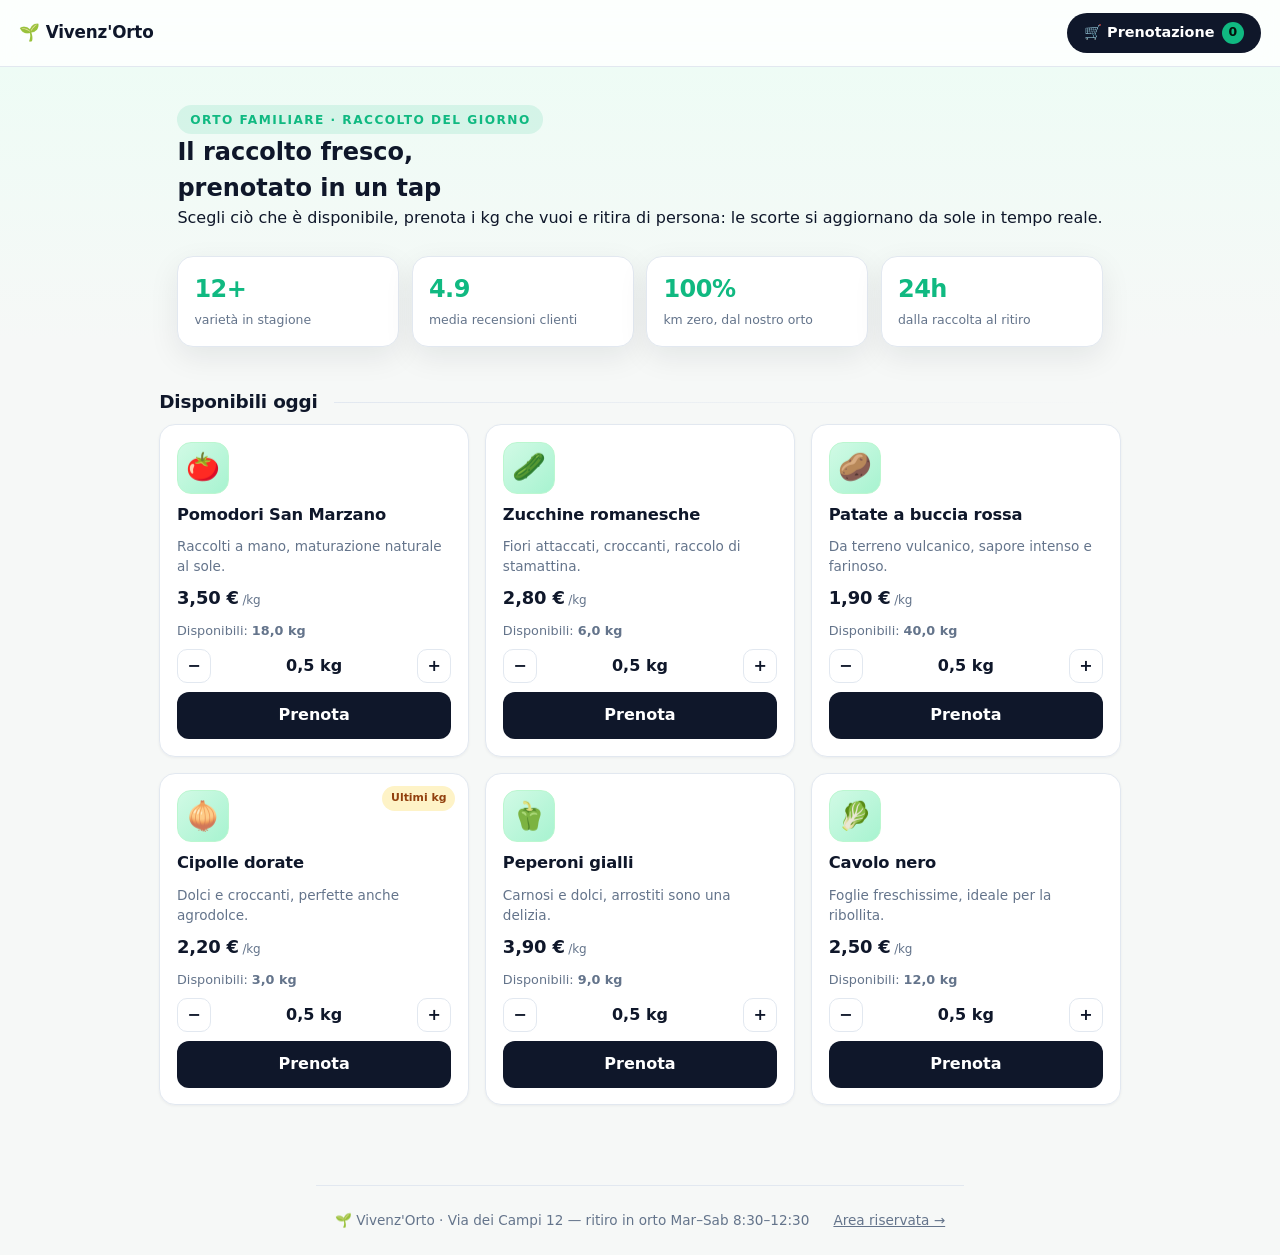
==== index.html @ fbc63fa5 "Aggiornamento da Shenron" ====
<!DOCTYPE html>
<html lang="it">
<head>
<meta charset="UTF-8">
<meta name="viewport" content="width=device-width, initial-scale=1.0">
<title>Vivenz'Orto — Raccolto fresco, prenotazione al kg</title>
<meta name="description" content="Prenota online frutta e verdura raccolta il giorno stesso da Vivenz'Orto. Scorte in tempo reale, ritiro di persona in orto.">
<link rel="icon" href="data:image/svg+xml,<svg xmlns='http://www.w3.org/2000/svg' viewBox='0 0 100 100'><text y='.9em' font-size='90'>🌱</text></svg>">
<link rel="stylesheet" href="style.css">
<style>
  /* Supplementi specifici della homepage (il design system resta in style.css) */
  .skip{position:absolute;left:-9999px}
  .skip:focus{left:1rem;top:1rem;z-index:99;background:#0f172a;color:#fff;padding:.5rem .8rem;border-radius:8px}
  .brand{font-weight:800;font-size:1.05rem;text-decoration:none;color:inherit;letter-spacing:-.01em}
  .kicker{display:inline-block;font-size:.76rem;font-weight:700;letter-spacing:.12em;text-transform:uppercase;color:var(--accent,#059669);background:rgba(16,185,129,.12);padding:.35rem .8rem;border-radius:99px}
  .hero{max-width:1000px;margin:0 auto;padding:2.4rem 1.2rem 1.2rem}
  .stats{display:grid;grid-template-columns:repeat(2,1fr);gap:.8rem;margin-top:1.6rem}
  @media(min-width:700px){.stats{grid-template-columns:repeat(4,1fr)}}
  .stat{background:var(--card,#fff);border:1px solid var(--line,#e2e8f0);border-radius:var(--radius,14px);padding:.9rem 1rem;box-shadow:var(--shadow,0 1px 3px rgba(15,23,42,.06))}
  .stat strong{display:block;font-size:1.5rem;letter-spacing:-.02em;color:var(--accent,#059669)}
  .stat span{font-size:.78rem;color:var(--muted,#64748b)}
  .price{font-weight:800}
  .price small{color:var(--muted,#64748b);font-weight:500;font-size:.75rem}
  .stock{font-size:.8rem;color:var(--muted,#64748b)}
  .badge{position:absolute;top:.8rem;right:.8rem;font-size:.68rem;font-weight:700;padding:.25rem .55rem;border-radius:99px;background:#fef3c7;color:#92400e}
  .badge.out{background:#fee2e2;color:#991b1b}
  .stepper{display:flex;align-items:center;gap:.6rem}
  .stepper button,.mini{width:34px;height:34px;border-radius:10px;border:1px solid var(--line,#e2e8f0);background:#fff;font-size:1rem;font-weight:700;cursor:pointer;color:var(--ink,#0f172a);display:grid;place-items:center}
  .stepper .kg{flex:1;text-align:center;font-weight:600;font-variant-numeric:tabular-nums}
  .soldout{opacity:.55}
  .soldout .stepper,.soldout .product-add{display:none}
  .cart-head{display:flex;justify-content:space-between;align-items:center}
  .cart li{display:flex;justify-content:space-between;align-items:center;gap:.5rem;padding:.65rem 0;border-bottom:1px dashed var(--line,#e2e8f0);font-size:.9rem;list-style:none}
  .cart small{color:var(--muted,#64748b)}
  #cart-total{font-weight:800;margin-top:.8rem;text-align:right}
  #checkout:disabled{opacity:.45;cursor:not-allowed}
  .note{font-size:.75rem;color:var(--muted,#64748b);margin-top:.6rem}
  #cart-count:empty{display:none}
  .toast{position:fixed;left:50%;bottom:1.2rem;transform:translate(-50%,20px);background:#0f172a;color:#fff;padding:.8rem 1.2rem;border-radius:99px;font-size:.9rem;opacity:0;pointer-events:none;transition:.3s;z-index:60;box-shadow:0 10px 30px rgba(0,0,0,.25);max-width:90vw;text-align:center}
  .toast.show{opacity:1;transform:translate(-50%,0)}
  footer{max-width:1000px;margin:2rem auto 0;padding:1.5rem 1.2rem;border-top:1px solid var(--line,#e2e8f0);color:var(--muted,#64748b);font-size:.85rem;display:flex;flex-wrap:wrap;gap:.5rem 1.5rem;justify-content:space-between}
  footer a{color:inherit}
</style>
</head>
<body>
<a class="skip" href="#prodotti">Salta al contenuto</a>

<header>
  <a class="brand" href="index.html">🌱 Vivenz'Orto</a>
  <button id="cart-btn" aria-label="Apri il carrello del ritiro">🛒 Prenotazione <span id="cart-count"></span></button>
</header>

<section class="hero">
  <p class="kicker">Orto familiare · Raccolto del giorno</p>
  <h1>Il raccolto fresco,<br>prenotato in un tap</h1>
  <p class="sub">Scegli ciò che è disponibile, prenota i kg che vuoi e ritira di persona: le scorte si aggiornano da sole in tempo reale.</p>
  <div class="stats">
    <div class="stat"><strong>12+</strong><span>varietà in stagione</span></div>
    <div class="stat"><strong>4.9</strong><span>media recensioni clienti</span></div>
    <div class="stat"><strong>100%</strong><span>km zero, dal nostro orto</span></div>
    <div class="stat"><strong>24h</strong><span>dalla raccolta al ritiro</span></div>
  </div>
</section>

<main id="prodotti">
  <div class="section-head"><h2>Disponibili oggi</h2><div class="line"></div></div>
  <div id="products" class="grid"></div>
</main>

<footer>
  <span>🌱 Vivenz'Orto · Via dei Campi 12 — ritiro in orto Mar–Sab 8:30–12:30</span>
  <span><a href="admin.html">Area riservata →</a></span>
</footer>

<aside id="cart" class="cart hidden" aria-label="Carrello del ritiro">
  <div class="cart-head">
    <h2>Il tuo ritiro</h2>
    <button id="cart-close" class="mini" aria-label="Chiudi carrello">✕</button>
  </div>
  <ul id="cart-list"></ul>
  <p id="cart-total"></p>
  <button id="checkout">Conferma prenotazione</button>
  <p class="note">Nessun pagamento online: paghi in contanti o con POS al ritiro in orto.</p>
</aside>

<div id="toast" class="toast" role="status" aria-live="polite"></div>

<script src="script.js"></script>
</body>
</html>
---- style.css ----
/* ============ Base ============ */
*{margin:0;padding:0;box-sizing:border-box}
:root{--bg:#f6f8f7;--card:#fff;--ink:#0f172a;--muted:#64748b;--line:#e2e8f0;--accent:#10b981;--accent2:#34d399;--dark:#0f172a;--warn:#f59e0b;--danger:#ef4444;--radius:16px;--shadow:0 10px 30px rgba(15,23,42,.08)}
html{scroll-behavior:smooth}
body{font-family:system-ui,-apple-system,'Segoe UI',sans-serif;color:var(--ink);line-height:1.5;-webkit-font-smoothing:antialiased;min-height:100vh;display:flex;flex-direction:column;background:linear-gradient(180deg,#ecfdf5 0%,var(--bg) 340px) var(--bg)}
img{max-width:100%;display:block}
button{font:inherit;cursor:pointer;border:0;background:none;color:inherit}
input,select,textarea{font:inherit}
::selection{background:#a7f3d0}
:focus-visible{outline:3px solid rgba(16,185,129,.4);outline-offset:2px;border-radius:6px}

/* ============ Header (vetrina + admin) ============ */
header,.site-header{position:sticky;top:0;z-index:50;display:flex;justify-content:space-between;align-items:center;gap:1rem;padding:.8rem 1.2rem;background:rgba(255,255,255,.82);backdrop-filter:blur(14px);-webkit-backdrop-filter:blur(14px);border-bottom:1px solid var(--line)}
.logo{display:flex;align-items:center;gap:.5rem;font-weight:800;font-size:1.05rem;letter-spacing:-.02em;text-decoration:none;color:var(--ink)}
.logo span{color:var(--accent)}
.head-actions{display:flex;gap:.6rem;align-items:center}
#cart-btn{display:inline-flex;align-items:center;gap:.45rem;padding:.55rem 1.05rem;border-radius:99px;background:var(--dark);color:#fff;font-weight:700;font-size:.9rem;transition:background .2s,transform .15s,box-shadow .2s}
#cart-btn:hover{background:var(--accent);color:#04110b;box-shadow:0 6px 18px rgba(16,185,129,.35)}
#cart-btn:active{transform:scale(.96)}
#cart-count{display:inline-flex;align-items:center;justify-content:center;min-width:1.4rem;height:1.4rem;padding:0 .3rem;background:var(--accent);color:#04110b;border-radius:99px;font-size:.78rem;font-weight:800}

/* ============ Sezioni e griglia prodotti ============ */
main{padding-bottom:2rem}
.section-head{max-width:1000px;margin:1.4rem auto .5rem;padding:0 1.2rem;display:flex;align-items:center;gap:1rem}
.section-head h2{font-size:1.15rem;white-space:nowrap;letter-spacing:-.01em}
.section-head .line{flex:1;height:1px;background:linear-gradient(90deg,var(--line),transparent)}
.grid{display:grid;gap:1rem;grid-template-columns:1fr;max-width:1000px;margin:0 auto;padding:0 1.2rem 1rem}
@media(min-width:560px){.grid{grid-template-columns:repeat(2,1fr)}}
@media(min-width:900px){.grid{grid-template-columns:repeat(3,1fr)}}

/* ============ Card prodotto ============ */
.product{position:relative;background:var(--card);border:1px solid var(--line);border-radius:var(--radius);padding:1.05rem;display:flex;flex-direction:column;gap:.55rem;box-shadow:0 1px 3px rgba(15,23,42,.05);transition:transform .2s ease,box-shadow .2s ease,border-color .2s ease;animation:rise .45s ease both;animation-delay:calc(var(--i,0)*.05s)}
.product:hover{transform:translateY(-4px);box-shadow:var(--shadow);border-color:#a7f3d0}
.sym{width:52px;height:52px;display:grid;place-items:center;font-size:1.7rem;border-radius:14px;background:linear-gradient(135deg,#d1fae5,#a7f3d0);border:1px solid #bbf7d0}
.product h3{font-size:1.02rem;font-weight:700;letter-spacing:-.01em}
.product .desc{font-size:.85rem;color:var(--muted);display:-webkit-box;-webkit-line-clamp:2;-webkit-box-orient:vertical;overflow:hidden;min-height:2.6em}
.product .price{font-size:1.12rem;letter-spacing:-.01em}
.product-add{margin-top:auto;width:100%;padding:.72rem;border-radius:12px;background:var(--dark);color:#fff;font-weight:700;transition:background .18s,transform .15s,box-shadow .18s}
.product-add:hover{background:var(--accent);color:#04110b;box-shadow:0 6px 18px rgba(16,185,129,.35)}
.product-add:active{transform:scale(.97)}

/* ============ Carrello (drawer) ============ */
.cart{position:fixed;top:0;right:0;bottom:0;width:min(380px,94vw);height:100dvh;background:var(--card);z-index:100;padding:1.3rem;display:flex;flex-direction:column;gap:.9rem;box-shadow:-16px 0 48px rgba(15,23,42,.22);border-left:1px solid var(--line)}
.cart h2{font-size:1.15rem;letter-spacing:-.01em}
#cart-list{flex:1;overflow-y:auto;margin:0;padding:0;list-style:none}
#checkout{width:100%;padding:.88rem;border-radius:12px;background:var(--accent);color:#04110b;font-weight:800;transition:box-shadow .18s,transform .15s,opacity .18s}
#checkout:hover{box-shadow:0 8px 22px rgba(16,185,129,.4)}
#checkout:active{transform:scale(.98)}
#checkout:disabled{opacity:.45;cursor:not-allowed;box-shadow:none}

/* ============ Admin: struttura ============ */
.admin-wrap{max-width:960px;margin:0 auto;width:100%;padding:1.4rem 1.2rem;display:flex;flex-direction:column;gap:1.2rem}
.card{background:var(--card);border:1px solid var(--line);border-radius:var(--radius);padding:1.3rem;box-shadow:var(--shadow)}
.card h2{font-size:1.1rem;margin-bottom:1rem;letter-spacing:-.01em}
.muted{color:var(--muted);font-size:.92rem}
.gate{max-width:430px;width:100%;margin:3.5rem auto;animation:rise .4s ease both}
.gate form{margin-top:1rem}
.gate label{display:flex;flex-direction:column;gap:.35rem;font-size:.8rem;font-weight:700;color:var(--muted)}
input{padding:.7rem .9rem;border:1px solid var(--line);border-radius:12px;background:var(--bg);transition:border-color .15s,box-shadow .15s}
input:focus{outline:none;border-color:var(--accent);box-shadow:0 0 0 3px rgba(16,185,129,.18)}
.hint{font-size:.78rem;color:var(--muted);margin-top:.8rem}
.hint code{background:#e2e8f0;padding:.15rem .45rem;border-radius:6px;font-weight:700}
.shake{animation:shake .4s ease}
@keyframes shake{0%,100%{transform:translateX(0)}25%{transform:translateX(-8px)}75%{transform:translateX(8px)}}

/* ============ Admin: pulsanti ============ */
.btn-primary{display:inline-flex;align-items:center;justify-content:center;gap:.45rem;padding:.65rem 1.1rem;border-radius:12px;background:var(--accent);color:#04110b;font-weight:700;font-size:.92rem;transition:box-shadow .18s,transform .15s}
.btn-primary:hover{box-shadow:0 6px 18px rgba(16,185,129,.35)}
.btn-primary:active{transform:scale(.97)}
.btn-primary.big{width:100%;padding:.85rem;font-size:1rem;margin-top:1rem}
.btn-ghost{display:inline-flex;align-items:center;gap:.4rem;padding:.5rem .95rem;border-radius:99px;border:1px solid var(--line);background:var(--card);font-weight:600;font-size:.88rem;color:inherit;text-decoration:none;transition:border-color .18s,background .18s}
.btn-ghost:hover{border-color:var(--accent);background:#ecfdf5}
.btn-danger{display:inline-flex;align-items:center;gap:.4rem;padding:.5rem .95rem;border-radius:99px;border:1px solid #fecaca;background:#fef2f2;color:#991b1b;font-weight:700;font-size:.88rem;transition:background .18s,transform .15s}
.btn-danger:hover{background:#fee2e2}
.btn-danger:active{transform:scale(.96)}

/* ============ Admin: alert scorte ============ */
#alerts{display:flex;flex-direction:column;gap:.6rem}
.alert-banner{padding:.75rem 1rem;border-radius:12px;font-size:.88rem;font-weight:600;display:flex;align-items:center;gap:.5rem;animation:rise .4s ease both}
.alert-banner.low{background:#fef3c7;border:1px solid #fde68a;color:#92400e}
.alert-banner.out{background:#fee2e2;border:1px solid #fecaca;color:#991b1b}

/* ============ Admin: prenotazioni ============ */
.order{border:1px solid var(--line);border-radius:12px;padding:.9rem 1rem;margin-bottom:.8rem;animation:rise .3s ease both}
.order-head{display:flex;align-items:center;gap:.6rem;flex-wrap:wrap}
.order-head .when{color:var(--muted);font-size:.8rem;margin-right:auto}
.order-items{list-style:none;margin-top:.7rem;padding:0;display:flex;flex-direction:column;gap:.35rem;font-size:.88rem}
.order-items li{display:flex;justify-content:space-between;align-items:center;gap:.6rem}
.order-items li span:first-child{flex:1}
.order-items .qty{color:var(--muted);font-variant-numeric:tabular-nums}
.order-total{margin-top:.6rem;text-align:right;font-size:.95rem}

/* ============ Admin: form e tabella ============ */
.f-grid{display:grid;gap:.9rem;grid-template-columns:1fr}
@media(min-width:640px){.f-grid{grid-template-columns:repeat(2,1fr)}.f-grid .full{grid-column:1/-1}}
.f-grid label{display:flex;flex-direction:column;gap:.3rem;font-size:.78rem;font-weight:700;color:var(--muted)}
.f-actions{display:flex;gap:.6rem;margin-top:1rem}
.table-wrap{overflow-x:auto}
table{width:100%;border-collapse:collapse;font-size:.9rem}
th{text-align:left;color:var(--muted);font-size:.72rem;text-transform:uppercase;letter-spacing:.05em;padding:.5rem .4rem;border-bottom:1px solid var(--line);white-space:nowrap}
td{padding:.65rem .4rem;border-bottom:1px solid var(--line);vertical-align:middle}
td small{color:var(--muted)}
.p-emoji{font-size:1.15rem;margin-right:.3rem}
.bar{height:6px;border-radius:99px;background:var(--line);overflow:hidden;min-width:80px;margin-bottom:.25rem}
.bar span{display:block;height:100%;border-radius:99px;background:var(--accent);transition:width .4s ease}
.bar.low span{background:var(--warn)}
.bar.out span{background:var(--danger)}
tr.alert-row{animation:flash 1.8s infinite}
@keyframes flash{0%,100%{background:#fffbeb}50%{background:#fde68a}}
.row-actions{display:flex;gap:.3rem}
.icon-btn{width:2rem;height:2rem;border-radius:9px;display:grid;place-items:center;border:1px solid var(--line);background:var(--card);font-size:.95rem;transition:background .15s,border-color .15s,transform .15s}
.icon-btn:hover{background:#fef2f2;border-color:var(--danger)}
.icon-btn:active{transform:scale(.92)}
.empty{border:1px dashed var(--line);border-radius:12px;padding:1.3rem;text-align:center;color:var(--muted);font-size:.9rem}

/* ============ Toast ============ */
.toast{position:fixed;left:50%;bottom:1.2rem;transform:translate(-50%,20px);background:var(--dark);color:#fff;padding:.8rem 1.3rem;border-radius:99px;font-weight:600;font-size:.9rem;opacity:0;pointer-events:none;transition:.3s;z-index:200;box-shadow:0 10px 30px rgba(0,0,0,.25);max-width:92vw;text-align:center}
.toast.show{opacity:1;transform:translate(-50%,0)}

/* ============ Utilità e animazioni ============ */
.hidden{display:none!important}
@keyframes rise{from{opacity:0;transform:translateY(14px)}to{opacity:1;transform:none}}
@keyframes pulse{0%,100%{opacity:1}50%{opacity:.45}}
@media(prefers-reduced-motion:reduce){*,*::before,*::after{animation:none!important;transition:none!important}}
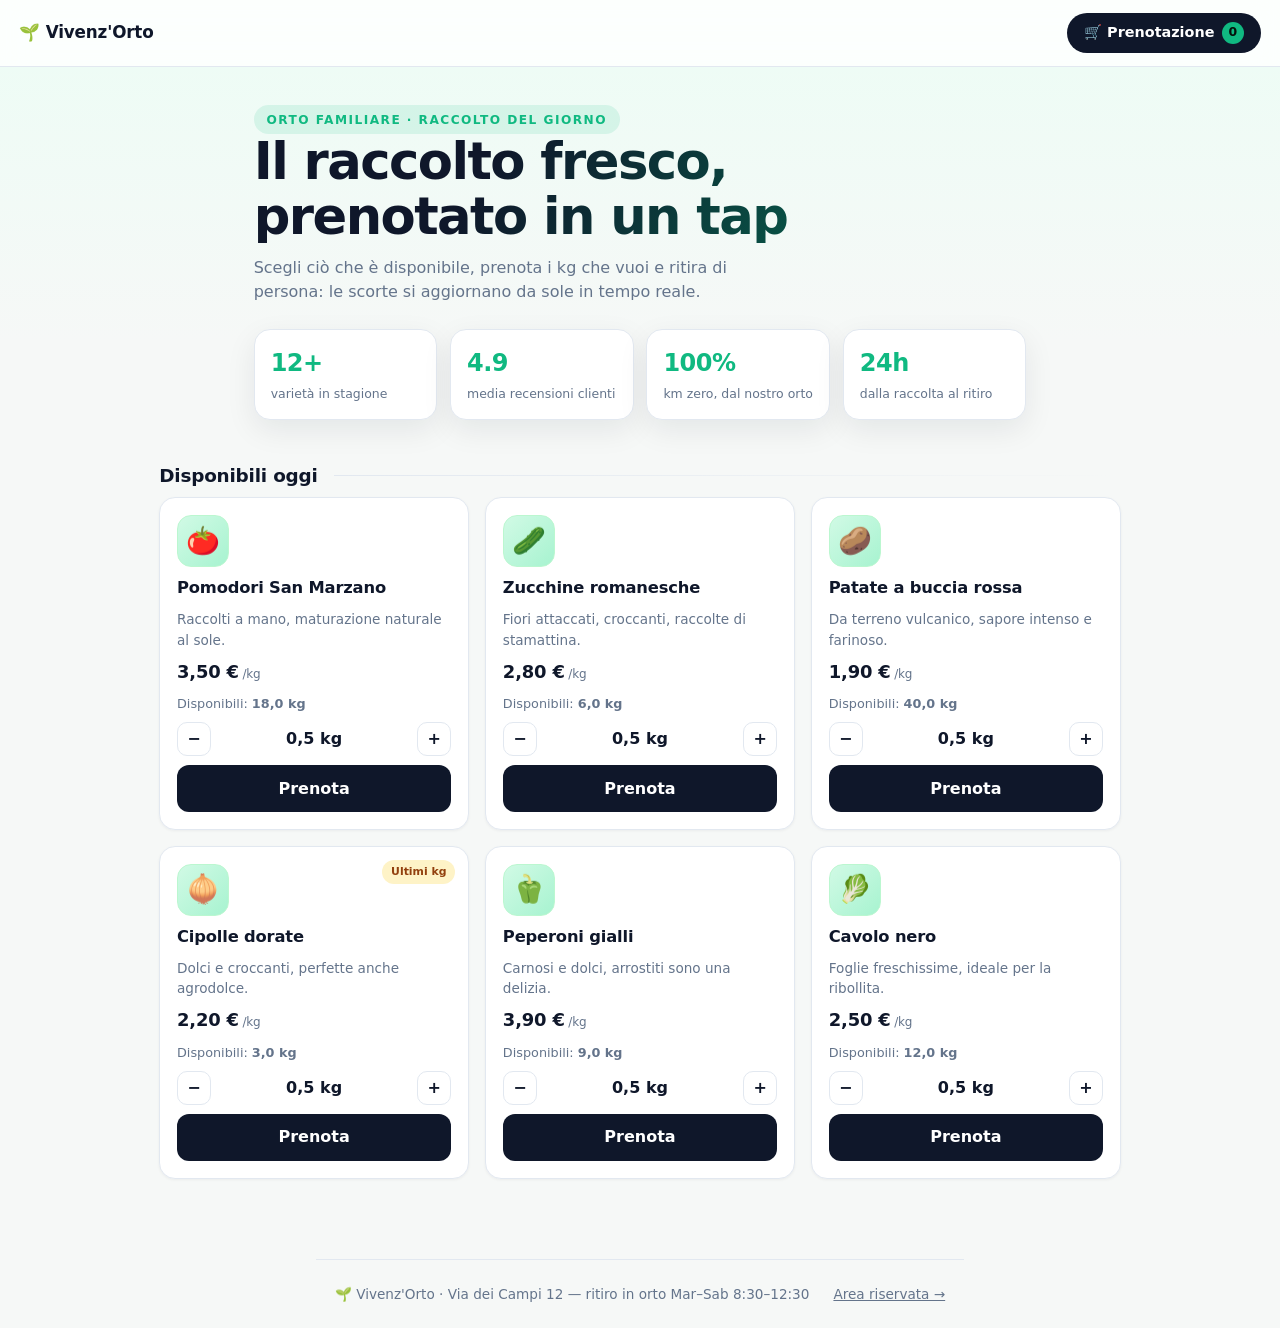
==== commit 4238f059: "Aggiornamento da Shenron" ====
--- a/index.html
+++ b/index.html
@@ -74,12 +74,38 @@
 
 <aside id="cart" class="cart hidden" aria-label="Carrello del ritiro">
   <div class="cart-head">
-    <h2>Il tuo ritiro</h2>
+    <h2 id="cart-title">Il tuo ritiro</h2>
     <button id="cart-close" class="mini" aria-label="Chiudi carrello">✕</button>
   </div>
-  <ul id="cart-list"></ul>
-  <p id="cart-total"></p>
-  <button id="checkout">Conferma prenotazione</button>
+
+  <!-- Step 1: riepilogo -->
+  <div id="cart-view">
+    <ul id="cart-list"></ul>
+    <p id="cart-total"></p>
+    <button id="checkout">Conferma prenotazione</button>
+  </div>
+
+  <!-- Step 2: dati per il ritiro -->
+  <div id="step-data" class="hidden">
+    <button id="back-cart" class="btn-ghost back" type="button">← Torna al riepilogo</button>
+    <form id="cust-form" class="c-form" novalidate>
+      <div class="c-row">
+        <label>Nome <input name="fname" autocomplete="given-name" required>
+          <small class="field-err">Inserisci il nome</small></label>
+        <label>Cognome <input name="lname" autocomplete="family-name" required>
+          <small class="field-err">Inserisci il cognome</small></label>
+      </div>
+      <label>Telefono <input name="phone" type="tel" inputmode="tel" autocomplete="tel" placeholder="333 1234567" required>
+        <small class="field-err">Numero non valido</small></label>
+      <label>Email <input name="email" type="email" inputmode="email" autocomplete="email" placeholder="nome@email.it" required>
+        <small class="field-err">Email non valida</small></label>
+      <label>Note per il ritiro <span class="opt">(facoltative)</span>
+        <input name="notes" placeholder="Es. passo a ritirare verso le 10:30"></label>
+      <p class="c-total-line">Totale da pagare al ritivo: <strong id="step-total"></strong></p>
+      <button class="c-submit" type="submit">Invia prenotazione 🌱</button>
+    </form>
+  </div>
+
   <p class="note">Nessun pagamento online: paghi in contanti o con POS al ritiro in orto.</p>
 </aside>
 
--- a/style.css
+++ b/style.css
@@ -18,6 +18,10 @@
 #cart-btn:hover{background:var(--accent);color:#04110b;box-shadow:0 6px 18px rgba(16,185,129,.35)}
 #cart-btn:active{transform:scale(.96)}
 #cart-count{display:inline-flex;align-items:center;justify-content:center;min-width:1.4rem;height:1.4rem;padding:0 .3rem;background:var(--accent);color:#04110b;border-radius:99px;font-size:.78rem;font-weight:800}
+
+/* ============ Hero (vetrina) ============ */
+.hero h1{font-size:clamp(2rem,6vw,3.2rem);line-height:1.06;letter-spacing:-.03em;font-weight:800;background:linear-gradient(120deg,var(--ink) 30%,#047857);-webkit-background-clip:text;background-clip:text;-webkit-text-fill-color:transparent}
+.hero .sub{color:var(--muted);max-width:48ch;margin-top:.8rem;font-size:1rem}
 
 /* ============ Sezioni e griglia prodotti ============ */
 main{padding-bottom:2rem}
@@ -40,13 +44,23 @@
 .product-add:active{transform:scale(.97)}
 
 /* ============ Carrello (drawer) ============ */
-.cart{position:fixed;top:0;right:0;bottom:0;width:min(380px,94vw);height:100dvh;background:var(--card);z-index:100;padding:1.3rem;display:flex;flex-direction:column;gap:.9rem;box-shadow:-16px 0 48px rgba(15,23,42,.22);border-left:1px solid var(--line)}
+.cart{position:fixed;top:0;right:0;bottom:0;width:min(380px,94vw);height:100dvh;background:var(--card);z-index:100;padding:1.3rem;display:flex;flex-direction:column;gap:.9rem;box-shadow:-16px 0 48px rgba(15,23,42,.22);border-left:1px solid var(--line);animation:slideIn .28s ease both}
 .cart h2{font-size:1.15rem;letter-spacing:-.01em}
+.cart h3{font-size:.95rem;letter-spacing:-.01em}
 #cart-list{flex:1;overflow-y:auto;margin:0;padding:0;list-style:none}
 #checkout{width:100%;padding:.88rem;border-radius:12px;background:var(--accent);color:#04110b;font-weight:800;transition:box-shadow .18s,transform .15s,opacity .18s}
 #checkout:hover{box-shadow:0 8px 22px rgba(16,185,129,.4)}
 #checkout:active{transform:scale(.98)}
 #checkout:disabled{opacity:.45;cursor:not-allowed;box-shadow:none}
+
+/* ============ Carrello: dati cliente al checkout ============ */
+#checkout-form{display:flex;flex-direction:column;gap:.6rem;border-top:1px dashed var(--line);padding-top:.9rem}
+#checkout-form .c-grid{display:grid;grid-template-columns:1fr 1fr;gap:.55rem}
+#checkout-form .c-grid .full{grid-column:1/-1}
+#checkout-form label{display:flex;flex-direction:column;gap:.25rem;font-size:.66rem;font-weight:700;text-transform:uppercase;letter-spacing:.05em;color:var(--muted)}
+#checkout-form input{width:100%;padding:.55rem .7rem;font-size:.9rem;border-radius:10px}
+#checkout-form input:user-invalid{border-color:var(--danger);box-shadow:0 0 0 3px rgba(239,68,68,.15)}
+.form-err{font-size:.75rem;color:#991b1b;background:#fee2e2;border:1px solid #fecaca;border-radius:10px;padding:.45rem .7rem}
 
 /* ============ Admin: struttura ============ */
 .admin-wrap{max-width:960px;margin:0 auto;width:100%;padding:1.4rem 1.2rem;display:flex;flex-direction:column;gap:1.2rem}
@@ -89,6 +103,9 @@
 .order-items li span:first-child{flex:1}
 .order-items .qty{color:var(--muted);font-variant-numeric:tabular-nums}
 .order-total{margin-top:.6rem;text-align:right;font-size:.95rem}
+.order-cust{margin-top:.6rem;padding:.55rem .75rem;background:#f8fafc;border:1px solid var(--line);border-radius:10px;font-size:.8rem;color:var(--muted);display:flex;flex-wrap:wrap;gap:.25rem 1.1rem}
+.order-cust strong{color:var(--ink)}
+.order-cust a{color:inherit}
 
 /* ============ Admin: form e tabella ============ */
 .f-grid{display:grid;gap:.9rem;grid-template-columns:1fr}
@@ -120,5 +137,6 @@
 /* ============ Utilità e animazioni ============ */
 .hidden{display:none!important}
 @keyframes rise{from{opacity:0;transform:translateY(14px)}to{opacity:1;transform:none}}
+@keyframes slideIn{from{opacity:0;transform:translateX(24px)}to{opacity:1;transform:none}}
 @keyframes pulse{0%,100%{opacity:1}50%{opacity:.45}}
 @media(prefers-reduced-motion:reduce){*,*::before,*::after{animation:none!important;transition:none!important}}
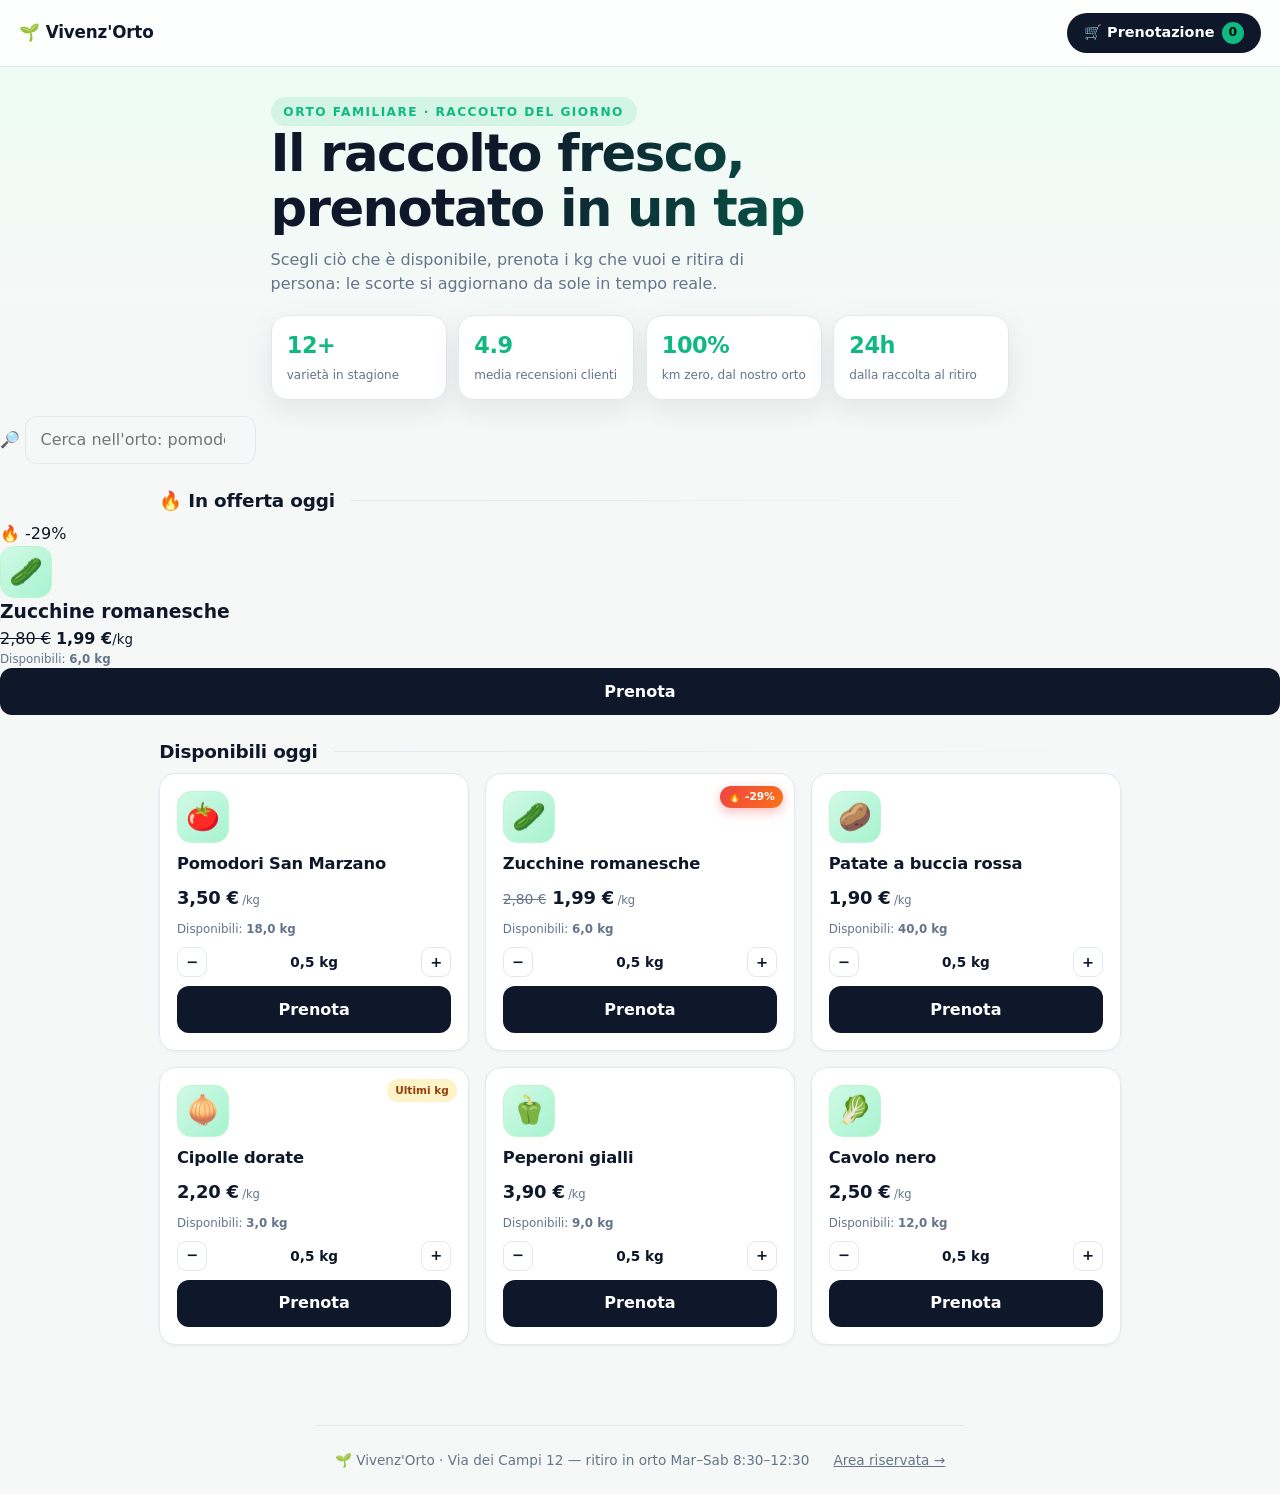
==== commit 21924f03: "Aggiornamento da Shenron" ====
--- a/index.html
+++ b/index.html
@@ -4,7 +4,7 @@
 <meta charset="UTF-8">
 <meta name="viewport" content="width=device-width, initial-scale=1.0">
 <title>Vivenz'Orto — Raccolto fresco, prenotazione al kg</title>
-<meta name="description" content="Prenota online frutta e verdura raccolta il giorno stesso da Vivenz'Orto. Scorte in tempo reale, ritiro di persona in orto.">
+<meta name="description" content="Prenota online frutta e verdura raccolta il giorno stesso da Vivenz'Orto. Offerte del giorno, scorte in tempo reale, ritiro di persona in orto.">
 <link rel="icon" href="data:image/svg+xml,<svg xmlns='http://www.w3.org/2000/svg' viewBox='0 0 100 100'><text y='.9em' font-size='90'>🌱</text></svg>">
 <link rel="stylesheet" href="style.css">
 <style>
@@ -13,20 +13,24 @@
   .skip:focus{left:1rem;top:1rem;z-index:99;background:#0f172a;color:#fff;padding:.5rem .8rem;border-radius:8px}
   .brand{font-weight:800;font-size:1.05rem;text-decoration:none;color:inherit;letter-spacing:-.01em}
   .kicker{display:inline-block;font-size:.76rem;font-weight:700;letter-spacing:.12em;text-transform:uppercase;color:var(--accent,#059669);background:rgba(16,185,129,.12);padding:.35rem .8rem;border-radius:99px}
-  .hero{max-width:1000px;margin:0 auto;padding:2.4rem 1.2rem 1.2rem}
-  .stats{display:grid;grid-template-columns:repeat(2,1fr);gap:.8rem;margin-top:1.6rem}
+  .hero{max-width:1000px;margin:0 auto;padding:1.9rem 1.2rem 1rem}
+  .stats{display:grid;grid-template-columns:repeat(2,1fr);gap:.7rem;margin-top:1.2rem}
   @media(min-width:700px){.stats{grid-template-columns:repeat(4,1fr)}}
-  .stat{background:var(--card,#fff);border:1px solid var(--line,#e2e8f0);border-radius:var(--radius,14px);padding:.9rem 1rem;box-shadow:var(--shadow,0 1px 3px rgba(15,23,42,.06))}
-  .stat strong{display:block;font-size:1.5rem;letter-spacing:-.02em;color:var(--accent,#059669)}
-  .stat span{font-size:.78rem;color:var(--muted,#64748b)}
+  .stat{background:var(--card,#fff);border:1px solid var(--line,#e2e8f0);border-radius:var(--radius,14px);padding:.8rem .95rem;box-shadow:var(--shadow,0 1px 3px rgba(15,23,42,.06))}
+  .stat strong{display:block;font-size:1.4rem;letter-spacing:-.02em;color:var(--accent,#059669)}
+  .stat span{font-size:.75rem;color:var(--muted,#64748b)}
   .price{font-weight:800}
-  .price small{color:var(--muted,#64748b);font-weight:500;font-size:.75rem}
-  .stock{font-size:.8rem;color:var(--muted,#64748b)}
-  .badge{position:absolute;top:.8rem;right:.8rem;font-size:.68rem;font-weight:700;padding:.25rem .55rem;border-radius:99px;background:#fef3c7;color:#92400e}
+  .price small{color:var(--muted,#64748b);font-weight:500;font-size:.72rem}
+  .price s{color:var(--muted);font-weight:500;font-size:.78em}
+  .price .now{color:#d97706}
+  .stock{font-size:.74rem;color:var(--muted,#64748b)}
+  .badge{position:absolute;top:.7rem;right:.7rem;font-size:.66rem;font-weight:700;padding:.22rem .5rem;border-radius:99px;background:#fef3c7;color:#92400e}
   .badge.out{background:#fee2e2;color:#991b1b}
-  .stepper{display:flex;align-items:center;gap:.6rem}
-  .stepper button,.mini{width:34px;height:34px;border-radius:10px;border:1px solid var(--line,#e2e8f0);background:#fff;font-size:1rem;font-weight:700;cursor:pointer;color:var(--ink,#0f172a);display:grid;place-items:center}
-  .stepper .kg{flex:1;text-align:center;font-weight:600;font-variant-numeric:tabular-nums}
+  .badge.sale{background:linear-gradient(120deg,#ef4444,#f97316);color:#fff;box-shadow:0 4px 12px rgba(239,68,68,.35)}
+  .stepper{display:flex;align-items:center;gap:.45rem}
+  .stepper button,.mini{width:30px;height:30px;border-radius:9px;border:1px solid var(--line,#e2e8f0);background:#fff;font-size:.9rem;font-weight:700;cursor:pointer;color:var(--ink,#0f172a);display:grid;place-items:center;transition:border-color .15s,background .15s}
+  .stepper button:hover,.mini:hover{border-color:var(--accent);background:#ecfdf5}
+  .stepper .kg{flex:1;text-align:center;font-weight:600;font-size:.85rem;font-variant-numeric:tabular-nums}
   .soldout{opacity:.55}
   .soldout .stepper,.soldout .product-add{display:none}
   .cart-head{display:flex;justify-content:space-between;align-items:center}
@@ -62,6 +66,21 @@
   </div>
 </section>
 
+<!-- Ricerca -->
+<div class="toolbar" role="search">
+  <div class="search-box">
+    <span class="ico" aria-hidden="true">🔎</span>
+    <input id="search" type="search" placeholder="Cerca nell'orto: pomodori, zucchine, patate…" aria-label="Cerca i prodotti disponibili">
+    <button id="search-clear" class="mini hidden" type="button" aria-label="Azzera la ricerca">✕</button>
+  </div>
+</div>
+
+<!-- Offerte del giorno (carosello orizzontale, impostate dall'admin) -->
+<section id="offerte" aria-label="Prodotti in offerta">
+  <div class="section-head"><h2>🔥 In offerta oggi</h2><div class="line"></div></div>
+  <div id="offers" class="offers"></div>
+</section>
+
 <main id="prodotti">
   <div class="section-head"><h2>Disponibili oggi</h2><div class="line"></div></div>
   <div id="products" class="grid"></div>
@@ -82,7 +101,7 @@
   <div id="cart-view">
     <ul id="cart-list"></ul>
     <p id="cart-total"></p>
-    <button id="checkout">Conferma prenotazione</button>
+    <button id="checkout">Continua — inserisci i tuoi dati</button>
   </div>
 
   <!-- Step 2: dati per il ritiro -->
@@ -101,9 +120,21 @@
         <small class="field-err">Email non valida</small></label>
       <label>Note per il ritiro <span class="opt">(facoltative)</span>
         <input name="notes" placeholder="Es. passo a ritirare verso le 10:30"></label>
-      <p class="c-total-line">Totale da pagare al ritivo: <strong id="step-total"></strong></p>
-      <button class="c-submit" type="submit">Invia prenotazione 🌱</button>
+      <p class="c-total-line">Totale da pagare al ritiro: <strong id="step-total"></strong></p>
+      <button class="c-submit" type="submit">Confermo l'ordine 🌱</button>
     </form>
+  </div>
+
+  <!-- Step 3: ordine confermato -->
+  <div id="step-done" class="hidden" aria-live="polite">
+    <div class="done-box">
+      <div class="done-ico">🌱</div>
+      <h3>Prenotazione confermata!</h3>
+      <p id="done-msg"></p>
+      <ul class="done-recap" id="done-recap"></ul>
+      <p class="done-total">Da pagare al ritiro: <strong id="done-total"></strong></p>
+      <button id="done-close" class="c-submit" type="button">Perfetto, a presto! 👋</button>
+    </div>
   </div>
 
   <p class="note">Nessun pagamento online: paghi in contanti o con POS al ritiro in orto.</p>
--- a/style.css
+++ b/style.css
@@ -52,15 +52,43 @@
 #checkout:hover{box-shadow:0 8px 22px rgba(16,185,129,.4)}
 #checkout:active{transform:scale(.98)}
 #checkout:disabled{opacity:.45;cursor:not-allowed;box-shadow:none}
+#cart-view{display:flex;flex-direction:column;gap:.9rem;flex:1;min-height:0}
 
-/* ============ Carrello: dati cliente al checkout ============ */
-#checkout-form{display:flex;flex-direction:column;gap:.6rem;border-top:1px dashed var(--line);padding-top:.9rem}
-#checkout-form .c-grid{display:grid;grid-template-columns:1fr 1fr;gap:.55rem}
-#checkout-form .c-grid .full{grid-column:1/-1}
-#checkout-form label{display:flex;flex-direction:column;gap:.25rem;font-size:.66rem;font-weight:700;text-transform:uppercase;letter-spacing:.05em;color:var(--muted)}
-#checkout-form input{width:100%;padding:.55rem .7rem;font-size:.9rem;border-radius:10px}
-#checkout-form input:user-invalid{border-color:var(--danger);box-shadow:0 0 0 3px rgba(239,68,68,.15)}
-.form-err{font-size:.75rem;color:#991b1b;background:#fee2e2;border:1px solid #fecaca;border-radius:10px;padding:.45rem .7rem}
+/* ============ Checkout step 2: dati cliente (.c-form) ============ */
+#step-data{flex:1;min-height:0;overflow-y:auto;display:flex;flex-direction:column;gap:.9rem;animation:rise .3s ease both;padding-right:.15rem}
+.back{align-self:flex-start;padding:.45rem .85rem;border-radius:99px;border:1px solid var(--line);background:var(--card);font-size:.82rem;font-weight:600;color:var(--muted);transition:border-color .18s,background .18s,color .18s}
+.back:hover{border-color:var(--accent);color:var(--ink);background:#ecfdf5}
+.c-form{display:flex;flex-direction:column;gap:.7rem}
+.c-row{display:grid;grid-template-columns:1fr 1fr;gap:.55rem}
+@media(max-width:380px){.c-row{grid-template-columns:1fr}}
+.c-form label{display:flex;flex-direction:column;gap:.3rem;font-size:.7rem;font-weight:700;text-transform:uppercase;letter-spacing:.06em;color:var(--muted)}
+.c-form .opt{text-transform:none;letter-spacing:0;font-weight:500}
+.c-form input{width:100%;padding:.62rem .75rem;font-size:.95rem;border-radius:10px}
+.c-form label.bad input{border-color:var(--danger);box-shadow:0 0 0 3px rgba(239,68,68,.15);animation:shake .35s ease}
+.field-err{display:none;font-size:.72rem;color:#991b1b;font-weight:600;text-transform:none;letter-spacing:0}
+label.bad .field-err{display:block}
+.c-total-line{display:flex;justify-content:space-between;align-items:center;font-size:.9rem;color:var(--muted);border-top:1px dashed var(--line);padding-top:.7rem}
+.c-total-line strong{font-size:1.15rem;letter-spacing:-.01em;color:var(--ink)}
+.c-submit{width:100%;padding:.88rem;border-radius:12px;background:var(--accent);color:#04110b;font-weight:800;transition:box-shadow .18s,transform .15s}
+.c-submit:hover{box-shadow:0 8px 22px rgba(16,185,129,.4)}
+.c-submit:active{transform:scale(.98)}
+
+/* ============ Checkout step 3: conferma ordine ============ */
+#step-done{flex:1;min-height:0;overflow-y:auto;display:flex;flex-direction:column}
+.done-box{flex:1;display:flex;flex-direction:column;align-items:center;justify-content:center;text-align:center;gap:.55rem;animation:rise .35s ease both}
+.done-check{width:64px;height:64px;border-radius:999px;display:grid;place-items:center;font-size:1.9rem;background:linear-gradient(135deg,#d1fae5,#a7f3d0);border:1px solid #bbf7d0;animation:pop .5s cubic-bezier(.34,1.56,.64,1) both .1s}
+@keyframes pop{from{transform:scale(.4);opacity:0}to{transform:scale(1);opacity:1}}
+.done-box h3{font-size:1.15rem;letter-spacing:-.01em}
+.done-box p{font-size:.88rem;color:var(--muted);max-width:30ch}
+.done-recap{list-style:none;margin:.3rem 0 0;padding:.7rem .95rem;width:100%;background:var(--bg);border:1px solid var(--line);border-radius:12px;font-size:.85rem;display:flex;flex-direction:column;gap:.45rem;text-align:left}
+.done-recap li{display:flex;justify-content:space-between;gap:.8rem}
+.done-recap li span:first-child{color:var(--muted)}
+.done-recap li strong{font-variant-numeric:tabular-nums}
+.done-total{width:100%;display:flex;justify-content:space-between;align-items:center;font-size:.92rem;color:var(--muted);border-top:1px dashed var(--line);padding-top:.65rem}
+.done-total strong{font-size:1.15rem;letter-spacing:-.01em;color:var(--ink)}
+.done-actions{display:flex;gap:.55rem;width:100%;margin-top:.9rem}
+.done-actions .btn-primary{flex:1;padding:.8rem}
+.done-actions .btn-ghost{flex:1;display:inline-flex;align-items:center;justify-content:center}
 
 /* ============ Admin: struttura ============ */
 .admin-wrap{max-width:960px;margin:0 auto;width:100%;padding:1.4rem 1.2rem;display:flex;flex-direction:column;gap:1.2rem}
@@ -98,6 +126,7 @@
 .order{border:1px solid var(--line);border-radius:12px;padding:.9rem 1rem;margin-bottom:.8rem;animation:rise .3s ease both}
 .order-head{display:flex;align-items:center;gap:.6rem;flex-wrap:wrap}
 .order-head .when{color:var(--muted);font-size:.8rem;margin-right:auto}
+.order-head .who{font-size:.85rem}
 .order-items{list-style:none;margin-top:.7rem;padding:0;display:flex;flex-direction:column;gap:.35rem;font-size:.88rem}
 .order-items li{display:flex;justify-content:space-between;align-items:center;gap:.6rem}
 .order-items li span:first-child{flex:1}
@@ -106,6 +135,9 @@
 .order-cust{margin-top:.6rem;padding:.55rem .75rem;background:#f8fafc;border:1px solid var(--line);border-radius:10px;font-size:.8rem;color:var(--muted);display:flex;flex-wrap:wrap;gap:.25rem 1.1rem}
 .order-cust strong{color:var(--ink)}
 .order-cust a{color:inherit}
+.order-cust a:hover{color:var(--accent);text-decoration:none}
+.cust-notes{flex-basis:100%;color:var(--muted)}
+.order-cust.legacy span{font-style:italic}
 
 /* ============ Admin: form e tabella ============ */
 .f-grid{display:grid;gap:.9rem;grid-template-columns:1fr}
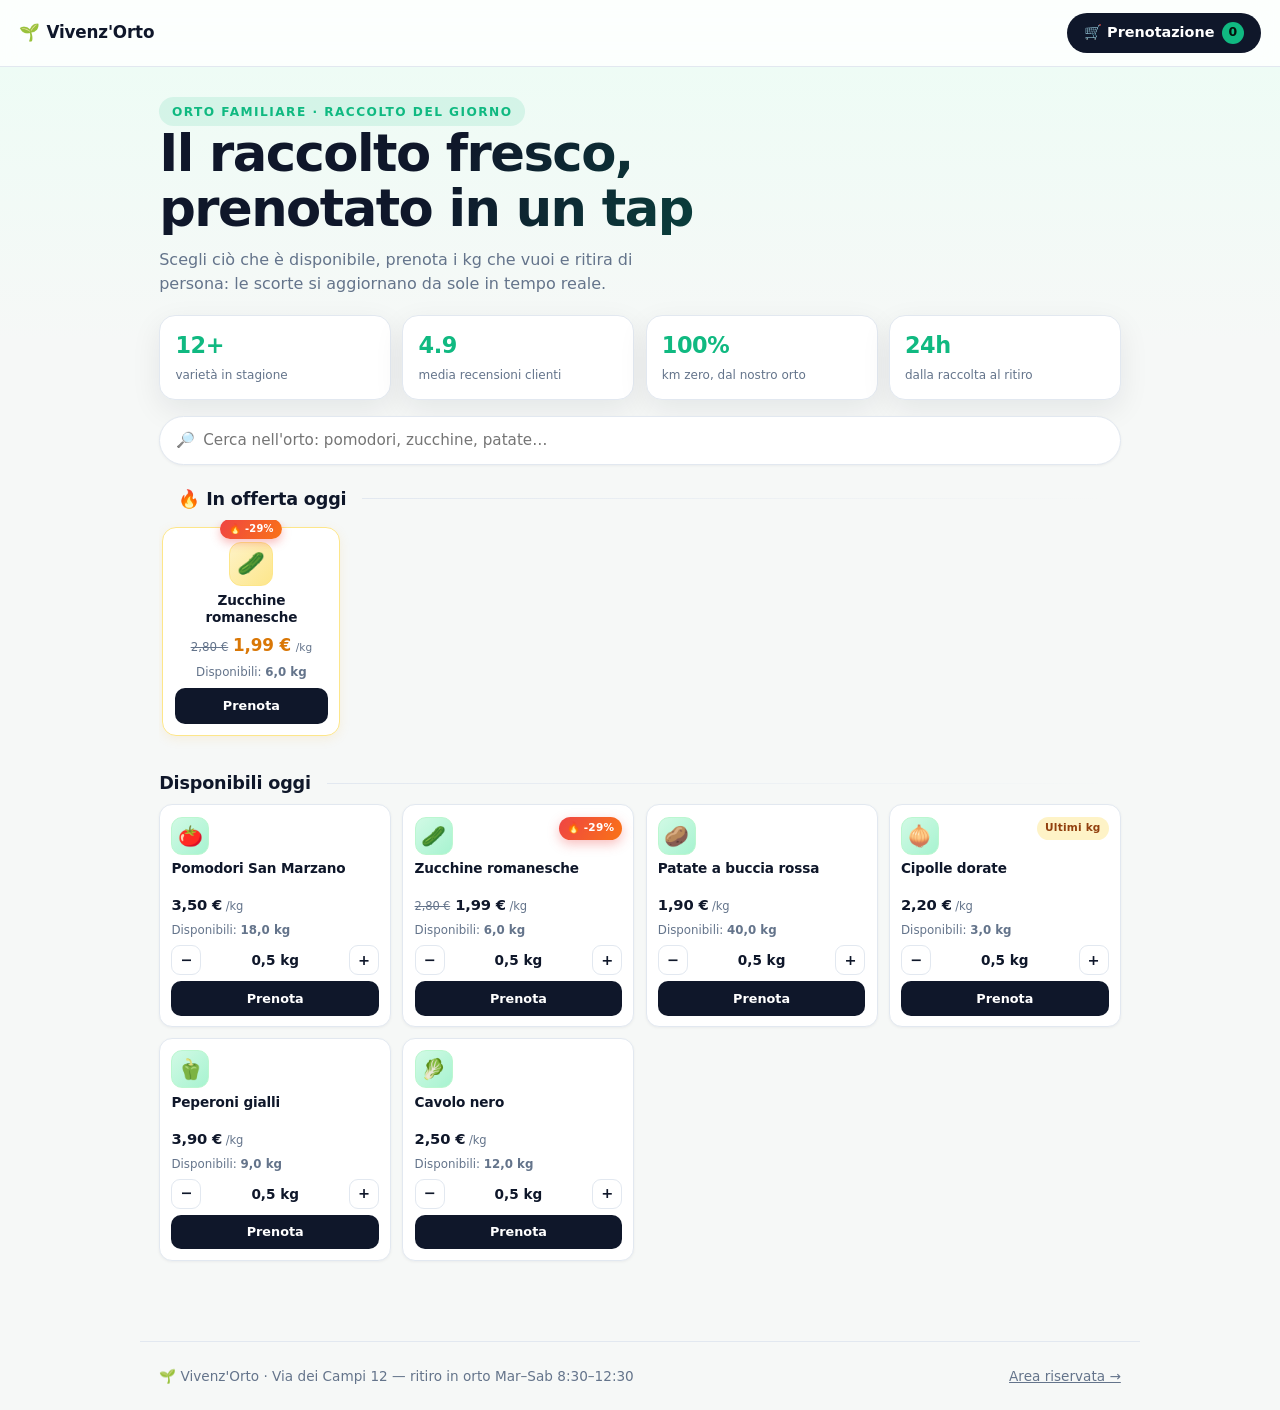
==== commit 95639991: "Aggiornamento da Shenron" ====
--- a/index.html
+++ b/index.html
@@ -50,15 +50,15 @@
 <a class="skip" href="#prodotti">Salta al contenuto</a>
 
 <header>
-  <a class="brand" href="index.html">🌱 Vivenz'Orto</a>
+  <a class="brand" href="index.html">🌱 <span id="brand-name">Vivenz'Orto</span></a>
   <button id="cart-btn" aria-label="Apri il carrello del ritiro">🛒 Prenotazione <span id="cart-count"></span></button>
 </header>
 
 <section class="hero">
-  <p class="kicker">Orto familiare · Raccolto del giorno</p>
-  <h1>Il raccolto fresco,<br>prenotato in un tap</h1>
-  <p class="sub">Scegli ciò che è disponibile, prenota i kg che vuoi e ritira di persona: le scorte si aggiornano da sole in tempo reale.</p>
-  <div class="stats">
+  <p class="kicker" id="hero-kicker">Orto familiare · Raccolto del giorno</p>
+  <h1 id="hero-title">Il raccolto fresco,<br>prenotato in un tap</h1>
+  <p class="sub" id="hero-sub">Scegli ciò che è disponibile, prenota i kg che vuoi e ritira di persona: le scorte si aggiornano da sole in tempo reale.</p>
+  <div class="stats" id="hero-stats">
     <div class="stat"><strong>12+</strong><span>varietà in stagione</span></div>
     <div class="stat"><strong>4.9</strong><span>media recensioni clienti</span></div>
     <div class="stat"><strong>100%</strong><span>km zero, dal nostro orto</span></div>
@@ -87,7 +87,7 @@
 </main>
 
 <footer>
-  <span>🌱 Vivenz'Orto · Via dei Campi 12 — ritiro in orto Mar–Sab 8:30–12:30</span>
+  <span id="footer-info">🌱 Vivenz'Orto · Via dei Campi 12 — ritiro in orto Mar–Sab 8:30–12:30</span>
   <span><a href="admin.html">Area riservata →</a></span>
 </footer>
 
--- a/style.css
+++ b/style.css
@@ -3,14 +3,20 @@
 :root{--bg:#f6f8f7;--card:#fff;--ink:#0f172a;--muted:#64748b;--line:#e2e8f0;--accent:#10b981;--accent2:#34d399;--dark:#0f172a;--warn:#f59e0b;--danger:#ef4444;--radius:16px;--shadow:0 10px 30px rgba(15,23,42,.08)}
 html{scroll-behavior:smooth}
 body{font-family:system-ui,-apple-system,'Segoe UI',sans-serif;color:var(--ink);line-height:1.5;-webkit-font-smoothing:antialiased;min-height:100vh;display:flex;flex-direction:column;background:linear-gradient(180deg,#ecfdf5 0%,var(--bg) 340px) var(--bg)}
+body.admin{background:var(--bg)}
 img{max-width:100%;display:block}
 button{font:inherit;cursor:pointer;border:0;background:none;color:inherit}
 input,select,textarea{font:inherit}
 ::selection{background:#a7f3d0}
 :focus-visible{outline:3px solid rgba(16,185,129,.4);outline-offset:2px;border-radius:6px}
 
+/* ============ Skip link (accessibilità vetrina) ============ */
+.skip{position:absolute;left:-9999px}
+.skip:focus{left:1rem;top:1rem;z-index:99;background:#0f172a;color:#fff;padding:.5rem .8rem;border-radius:8px}
+
 /* ============ Header (vetrina + admin) ============ */
 header,.site-header{position:sticky;top:0;z-index:50;display:flex;justify-content:space-between;align-items:center;gap:1rem;padding:.8rem 1.2rem;background:rgba(255,255,255,.82);backdrop-filter:blur(14px);-webkit-backdrop-filter:blur(14px);border-bottom:1px solid var(--line)}
+.brand{display:inline-flex;align-items:center;gap:.4rem;font-weight:800;font-size:1.05rem;letter-spacing:-.02em;text-decoration:none;color:var(--ink)}
 .logo{display:flex;align-items:center;gap:.5rem;font-weight:800;font-size:1.05rem;letter-spacing:-.02em;text-decoration:none;color:var(--ink)}
 .logo span{color:var(--accent)}
 .head-actions{display:flex;gap:.6rem;align-items:center}
@@ -20,39 +26,89 @@
 #cart-count{display:inline-flex;align-items:center;justify-content:center;min-width:1.4rem;height:1.4rem;padding:0 .3rem;background:var(--accent);color:#04110b;border-radius:99px;font-size:.78rem;font-weight:800}
 
 /* ============ Hero (vetrina) ============ */
+.hero{max-width:1000px;margin:0 auto;padding:1.9rem 1.2rem 1rem;width:100%}
 .hero h1{font-size:clamp(2rem,6vw,3.2rem);line-height:1.06;letter-spacing:-.03em;font-weight:800;background:linear-gradient(120deg,var(--ink) 30%,#047857);-webkit-background-clip:text;background-clip:text;-webkit-text-fill-color:transparent}
 .hero .sub{color:var(--muted);max-width:48ch;margin-top:.8rem;font-size:1rem}
-
-/* ============ Sezioni e griglia prodotti ============ */
+.kicker{display:inline-block;font-size:.76rem;font-weight:700;letter-spacing:.12em;text-transform:uppercase;color:#047857;background:rgba(16,185,129,.12);padding:.35rem .8rem;border-radius:99px}
+.stats{display:grid;grid-template-columns:repeat(2,1fr);gap:.7rem;margin-top:1.2rem}
+@media(min-width:700px){.stats{grid-template-columns:repeat(4,1fr)}}
+.stat{background:var(--card);border:1px solid var(--line);border-radius:14px;padding:.8rem .95rem;box-shadow:0 1px 3px rgba(15,23,42,.06)}
+.stat strong{display:block;font-size:1.4rem;letter-spacing:-.02em;color:var(--accent)}
+.stat span{font-size:.75rem;color:var(--muted)}
+
+/* ============ Barra di ricerca ============ */
+.toolbar{max-width:1000px;width:100%;margin:0 auto;padding:0 1.2rem}
+.search-box{display:flex;align-items:center;gap:.5rem;background:var(--card);border:1px solid var(--line);border-radius:99px;padding:.4rem .5rem .4rem 1rem;box-shadow:0 1px 3px rgba(15,23,42,.05);transition:border-color .15s,box-shadow .15s}
+.search-box:focus-within{border-color:var(--accent);box-shadow:0 0 0 3px rgba(16,185,129,.15)}
+.search-box .ico{font-size:.95rem;opacity:.75}
+#search{flex:1;min-width:0;border:0;background:transparent;padding:.35rem 0;font-size:.95rem;border-radius:0}
+#search:focus{outline:none;box-shadow:none;border-color:transparent}
+
+/* ============ Sezioni e griglia prodotti (compatta: 2 colonne già su mobile) ============ */
 main{padding-bottom:2rem}
-.section-head{max-width:1000px;margin:1.4rem auto .5rem;padding:0 1.2rem;display:flex;align-items:center;gap:1rem}
-.section-head h2{font-size:1.15rem;white-space:nowrap;letter-spacing:-.01em}
+.section-head{max-width:1000px;margin:1.3rem auto .5rem;padding:0 1.2rem;display:flex;align-items:center;gap:1rem}
+.section-head h2{font-size:1.1rem;white-space:nowrap;letter-spacing:-.01em}
 .section-head .line{flex:1;height:1px;background:linear-gradient(90deg,var(--line),transparent)}
-.grid{display:grid;gap:1rem;grid-template-columns:1fr;max-width:1000px;margin:0 auto;padding:0 1.2rem 1rem}
-@media(min-width:560px){.grid{grid-template-columns:repeat(2,1fr)}}
-@media(min-width:900px){.grid{grid-template-columns:repeat(3,1fr)}}
-
-/* ============ Card prodotto ============ */
-.product{position:relative;background:var(--card);border:1px solid var(--line);border-radius:var(--radius);padding:1.05rem;display:flex;flex-direction:column;gap:.55rem;box-shadow:0 1px 3px rgba(15,23,42,.05);transition:transform .2s ease,box-shadow .2s ease,border-color .2s ease;animation:rise .45s ease both;animation-delay:calc(var(--i,0)*.05s)}
-.product:hover{transform:translateY(-4px);box-shadow:var(--shadow);border-color:#a7f3d0}
-.sym{width:52px;height:52px;display:grid;place-items:center;font-size:1.7rem;border-radius:14px;background:linear-gradient(135deg,#d1fae5,#a7f3d0);border:1px solid #bbf7d0}
-.product h3{font-size:1.02rem;font-weight:700;letter-spacing:-.01em}
-.product .desc{font-size:.85rem;color:var(--muted);display:-webkit-box;-webkit-line-clamp:2;-webkit-box-orient:vertical;overflow:hidden;min-height:2.6em}
-.product .price{font-size:1.12rem;letter-spacing:-.01em}
-.product-add{margin-top:auto;width:100%;padding:.72rem;border-radius:12px;background:var(--dark);color:#fff;font-weight:700;transition:background .18s,transform .15s,box-shadow .18s}
+.grid{display:grid;gap:.7rem;grid-template-columns:repeat(2,1fr);max-width:1000px;margin:0 auto;padding:0 1.2rem 1rem}
+@media(min-width:700px){.grid{grid-template-columns:repeat(3,1fr)}}
+@media(min-width:1020px){.grid{grid-template-columns:repeat(4,1fr)}}
+
+/* ============ Card prodotto compatta ============ */
+.product{position:relative;background:var(--card);border:1px solid var(--line);border-radius:13px;padding:.7rem .7rem .65rem;display:flex;flex-direction:column;gap:.35rem;box-shadow:0 1px 3px rgba(15,23,42,.05);transition:transform .2s ease,box-shadow .2s ease,border-color .2s ease;animation:rise .45s ease both;animation-delay:calc(var(--i,0)*.04s);min-width:0}
+.product:hover{transform:translateY(-3px);box-shadow:var(--shadow);border-color:#a7f3d0}
+.sym{width:38px;height:38px;display:grid;place-items:center;font-size:1.25rem;border-radius:11px;background:linear-gradient(135deg,#d1fae5,#a7f3d0);border:1px solid #bbf7d0;flex:none}
+.product h3{font-size:.85rem;font-weight:700;letter-spacing:-.01em;line-height:1.25;display:-webkit-box;-webkit-line-clamp:2;-webkit-box-orient:vertical;overflow:hidden;min-height:2.1em}
+.product .desc{font-size:.78rem;color:var(--muted);display:-webkit-box;-webkit-line-clamp:2;-webkit-box-orient:vertical;overflow:hidden}
+.product .price{font-size:.92rem;letter-spacing:-.01em}
+.product .price s{color:var(--muted);font-weight:500;font-size:.78em}
+.product-add{margin-top:auto;width:100%;padding:.48rem;border-radius:10px;background:var(--dark);color:#fff;font-weight:700;font-size:.8rem;transition:background .18s,transform .15s,box-shadow .18s}
 .product-add:hover{background:var(--accent);color:#04110b;box-shadow:0 6px 18px rgba(16,185,129,.35)}
 .product-add:active{transform:scale(.97)}
+.stock{font-size:.68rem;color:var(--muted)}
+.badge{position:absolute;top:.45rem;right:.45rem;font-size:.58rem;font-weight:800;padding:.14rem .42rem;border-radius:99px;background:#fef3c7;color:#92400e;letter-spacing:.02em}
+.badge.out{background:#fee2e2;color:#991b1b}
+.badge.sale{background:linear-gradient(120deg,#ef4444,#f97316);color:#fff;box-shadow:0 3px 10px rgba(239,68,68,.35)}
+.stepper{display:flex;align-items:center;gap:.35rem}
+.stepper button{width:26px;height:26px;border-radius:8px;border:1px solid var(--line);background:#fff;font-size:.82rem;font-weight:700;cursor:pointer;color:var(--ink);display:grid;place-items:center;flex:none;transition:border-color .15s,background .15s}
+.stepper button:hover{border-color:var(--accent);background:#ecfdf5}
+.stepper .kg{flex:1;text-align:center;font-weight:600;font-size:.75rem;font-variant-numeric:tabular-nums}
+.soldout{opacity:.55}
+.soldout .stepper,.soldout .product-add{display:none}
+
+/* ============ Pulsanti mini (carrello, ricerca, chiusura) ============ */
+.mini{width:30px;height:30px;border-radius:9px;border:1px solid var(--line);background:#fff;font-size:.9rem;font-weight:700;cursor:pointer;color:var(--ink);display:grid;place-items:center;flex:none;transition:border-color .15s,background .15s}
+.mini:hover{border-color:var(--accent);background:#ecfdf5}
+
+/* ============ Carosello offerte (scroll orizzontale) ============ */
+#offerte{max-width:1000px;width:100%;margin:0 auto;padding:0 1.2rem}
+#offers{display:flex;gap:.7rem;overflow-x:auto;padding:.45rem .2rem .85rem;scroll-snap-type:x mandatory;overscroll-behavior-x:contain;-webkit-overflow-scrolling:touch;scrollbar-width:thin;scrollbar-color:#bbf7d0 transparent}
+#offers::-webkit-scrollbar{height:6px}
+#offers::-webkit-scrollbar-thumb{background:#bbf7d0;border-radius:99px}
+.offer-card{position:relative;flex:0 0 clamp(148px,42vw,178px);scroll-snap-align:start;background:var(--card);border:1px solid #fde68a;border-radius:14px;padding:.85rem .7rem .7rem;display:flex;flex-direction:column;gap:.4rem;align-items:center;text-align:center;box-shadow:0 3px 12px rgba(245,158,11,.10);animation:rise .4s ease both}
+.offer-tag{position:absolute;top:-.55rem;left:50%;transform:translateX(-50%);font-size:.62rem;font-weight:800;letter-spacing:.02em;padding:.16rem .55rem;border-radius:99px;background:linear-gradient(120deg,#ef4444,#f97316);color:#fff;box-shadow:0 4px 10px rgba(239,68,68,.35);white-space:nowrap}
+.offer-card .sym{width:44px;height:44px;font-size:1.4rem;border-radius:12px;background:linear-gradient(135deg,#fef3c7,#fde68a);border-color:#fde68a}
+.offer-card h3{font-size:.85rem;font-weight:700;letter-spacing:-.01em;line-height:1.25;display:-webkit-box;-webkit-line-clamp:2;-webkit-box-orient:vertical;overflow:hidden;min-height:2.1em}
+.o-price{display:flex;align-items:baseline;gap:.3rem;flex-wrap:wrap;justify-content:center}
+.o-price s{color:var(--muted);font-size:.74rem;font-weight:500}
+.o-price strong{color:#d97706;font-size:1.05rem;font-weight:800;letter-spacing:-.01em}
+.o-price small{color:var(--muted);font-size:.66rem;font-weight:500}
+.offer-card .product-add{font-size:.8rem;padding:.5rem}
 
 /* ============ Carrello (drawer) ============ */
 .cart{position:fixed;top:0;right:0;bottom:0;width:min(380px,94vw);height:100dvh;background:var(--card);z-index:100;padding:1.3rem;display:flex;flex-direction:column;gap:.9rem;box-shadow:-16px 0 48px rgba(15,23,42,.22);border-left:1px solid var(--line);animation:slideIn .28s ease both}
 .cart h2{font-size:1.15rem;letter-spacing:-.01em}
 .cart h3{font-size:.95rem;letter-spacing:-.01em}
+.cart-head{display:flex;justify-content:space-between;align-items:center}
 #cart-list{flex:1;overflow-y:auto;margin:0;padding:0;list-style:none}
+#cart-list li{display:flex;justify-content:space-between;align-items:center;gap:.5rem;padding:.65rem 0;border-bottom:1px dashed var(--line);font-size:.9rem;list-style:none}
+#cart-list small{color:var(--muted)}
+#cart-total{font-weight:800;margin-top:.8rem;text-align:right}
 #checkout{width:100%;padding:.88rem;border-radius:12px;background:var(--accent);color:#04110b;font-weight:800;transition:box-shadow .18s,transform .15s,opacity .18s}
 #checkout:hover{box-shadow:0 8px 22px rgba(16,185,129,.4)}
 #checkout:active{transform:scale(.98)}
 #checkout:disabled{opacity:.45;cursor:not-allowed;box-shadow:none}
 #cart-view{display:flex;flex-direction:column;gap:.9rem;flex:1;min-height:0}
+.note{font-size:.75rem;color:var(--muted);margin-top:.6rem}
 
 /* ============ Checkout step 2: dati cliente (.c-form) ============ */
 #step-data{flex:1;min-height:0;overflow-y:auto;display:flex;flex-direction:column;gap:.9rem;animation:rise .3s ease both;padding-right:.15rem}
@@ -76,7 +132,7 @@
 /* ============ Checkout step 3: conferma ordine ============ */
 #step-done{flex:1;min-height:0;overflow-y:auto;display:flex;flex-direction:column}
 .done-box{flex:1;display:flex;flex-direction:column;align-items:center;justify-content:center;text-align:center;gap:.55rem;animation:rise .35s ease both}
-.done-check{width:64px;height:64px;border-radius:999px;display:grid;place-items:center;font-size:1.9rem;background:linear-gradient(135deg,#d1fae5,#a7f3d0);border:1px solid #bbf7d0;animation:pop .5s cubic-bezier(.34,1.56,.64,1) both .1s}
+.done-ico{width:64px;height:64px;border-radius:999px;display:grid;place-items:center;font-size:1.9rem;background:linear-gradient(135deg,#d1fae5,#a7f3d0);border:1px solid #bbf7d0;animation:pop .5s cubic-bezier(.34,1.56,.64,1) both .1s}
 @keyframes pop{from{transform:scale(.4);opacity:0}to{transform:scale(1);opacity:1}}
 .done-box h3{font-size:1.15rem;letter-spacing:-.01em}
 .done-box p{font-size:.88rem;color:var(--muted);max-width:30ch}
@@ -86,9 +142,10 @@
 .done-recap li strong{font-variant-numeric:tabular-nums}
 .done-total{width:100%;display:flex;justify-content:space-between;align-items:center;font-size:.92rem;color:var(--muted);border-top:1px dashed var(--line);padding-top:.65rem}
 .done-total strong{font-size:1.15rem;letter-spacing:-.01em;color:var(--ink)}
-.done-actions{display:flex;gap:.55rem;width:100%;margin-top:.9rem}
-.done-actions .btn-primary{flex:1;padding:.8rem}
-.done-actions .btn-ghost{flex:1;display:inline-flex;align-items:center;justify-content:center}
+
+/* ============ Footer vetrina ============ */
+footer{max-width:1000px;width:100%;margin:2rem auto 0;padding:1.5rem 1.2rem;border-top:1px solid var(--line);color:var(--muted);font-size:.85rem;display:flex;flex-wrap:wrap;gap:.5rem 1.5rem;justify-content:space-between}
+footer a{color:inherit}
 
 /* ============ Admin: struttura ============ */
 .admin-wrap{max-width:960px;margin:0 auto;width:100%;padding:1.4rem 1.2rem;display:flex;flex-direction:column;gap:1.2rem}
@@ -143,13 +200,22 @@
 .f-grid{display:grid;gap:.9rem;grid-template-columns:1fr}
 @media(min-width:640px){.f-grid{grid-template-columns:repeat(2,1fr)}.f-grid .full{grid-column:1/-1}}
 .f-grid label{display:flex;flex-direction:column;gap:.3rem;font-size:.78rem;font-weight:700;color:var(--muted)}
-.f-actions{display:flex;gap:.6rem;margin-top:1rem}
+.f-grid .check{flex-direction:row;align-items:center;gap:.55rem;text-transform:none;letter-spacing:0;font-size:.88rem;color:var(--ink);cursor:pointer}
+.f-grid .check input{width:1.05rem;height:1.05rem;accent-color:var(--accent);cursor:pointer;padding:0}
+#p-form .sale-on{border-color:var(--accent);box-shadow:0 0 0 3px rgba(16,185,129,.15)}
+.sub-h{font-size:.72rem;font-weight:800;text-transform:uppercase;letter-spacing:.07em;color:var(--muted);margin:1.1rem 0 .15rem;padding-top:1rem;border-top:1px dashed var(--line)}
+.sub-h:first-child{margin-top:0;padding-top:0;border-top:0}
+.pair{display:grid;grid-template-columns:1fr 1fr;gap:.9rem}
+@media(max-width:560px){.pair{grid-template-columns:1fr}}
+.save-hint{font-size:.78rem;color:var(--muted);margin-top:.6rem}
+.f-actions{display:flex;gap:.6rem;margin-top:1rem;flex-wrap:wrap}
 .table-wrap{overflow-x:auto}
 table{width:100%;border-collapse:collapse;font-size:.9rem}
 th{text-align:left;color:var(--muted);font-size:.72rem;text-transform:uppercase;letter-spacing:.05em;padding:.5rem .4rem;border-bottom:1px solid var(--line);white-space:nowrap}
 td{padding:.65rem .4rem;border-bottom:1px solid var(--line);vertical-align:middle}
 td small{color:var(--muted)}
 .p-emoji{font-size:1.15rem;margin-right:.3rem}
+.sale-chip{display:inline-block;margin-top:.25rem;font-size:.72rem;font-weight:800;color:#92400e;background:#fef3c7;border:1px solid #fde68a;padding:.12rem .5rem;border-radius:99px}
 .bar{height:6px;border-radius:99px;background:var(--line);overflow:hidden;min-width:80px;margin-bottom:.25rem}
 .bar span{display:block;height:100%;border-radius:99px;background:var(--accent);transition:width .4s ease}
 .bar.low span{background:var(--warn)}
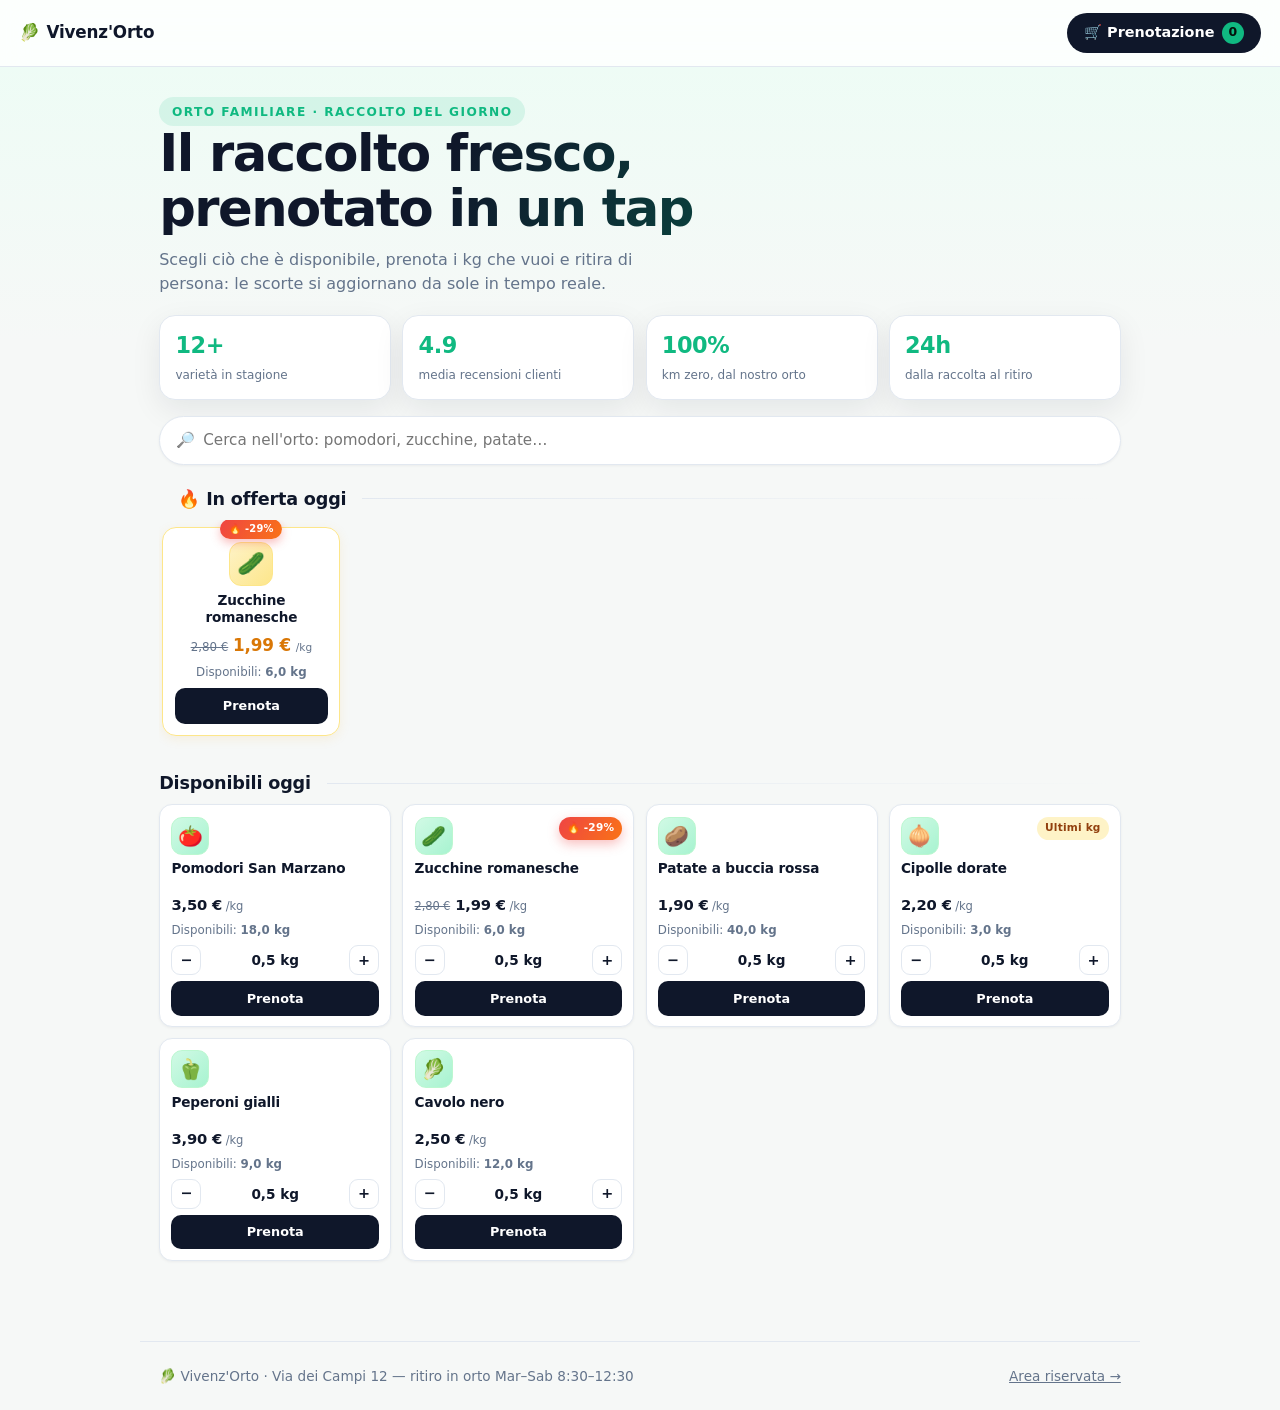
==== commit 76f24ac6: "Aggiornamento da Shenron" ====
--- a/index.html
+++ b/index.html
@@ -5,7 +5,7 @@
 <meta name="viewport" content="width=device-width, initial-scale=1.0">
 <title>Vivenz'Orto — Raccolto fresco, prenotazione al kg</title>
 <meta name="description" content="Prenota online frutta e verdura raccolta il giorno stesso da Vivenz'Orto. Offerte del giorno, scorte in tempo reale, ritiro di persona in orto.">
-<link rel="icon" href="data:image/svg+xml,<svg xmlns='http://www.w3.org/2000/svg' viewBox='0 0 100 100'><text y='.9em' font-size='90'>🌱</text></svg>">
+<link rel="icon" href="data:image/svg+xml,<svg xmlns='http://www.w3.org/2000/svg' viewBox='0 0 100 100'><text y='.9em' font-size='90'>🥬</text></svg>">
 <link rel="stylesheet" href="style.css">
 <style>
   /* Supplementi specifici della homepage (il design system resta in style.css) */
@@ -50,7 +50,7 @@
 <a class="skip" href="#prodotti">Salta al contenuto</a>
 
 <header>
-  <a class="brand" href="index.html">🌱 <span id="brand-name">Vivenz'Orto</span></a>
+  <a class="brand" href="index.html">🥬 <span id="brand-name">Vivenz'Orto</span></a>
   <button id="cart-btn" aria-label="Apri il carrello del ritiro">🛒 Prenotazione <span id="cart-count"></span></button>
 </header>
 
@@ -78,7 +78,7 @@
 <!-- Offerte del giorno (carosello orizzontale, impostate dall'admin) -->
 <section id="offerte" aria-label="Prodotti in offerta">
   <div class="section-head"><h2>🔥 In offerta oggi</h2><div class="line"></div></div>
-  <div id="offers" class="offers"></div>
+  <div id="offers"></div>
 </section>
 
 <main id="prodotti">
@@ -87,7 +87,7 @@
 </main>
 
 <footer>
-  <span id="footer-info">🌱 Vivenz'Orto · Via dei Campi 12 — ritiro in orto Mar–Sab 8:30–12:30</span>
+  <span id="footer-info">🥬 Vivenz'Orto · Via dei Campi 12 — ritiro in orto Mar–Sab 8:30–12:30</span>
   <span><a href="admin.html">Area riservata →</a></span>
 </footer>
 
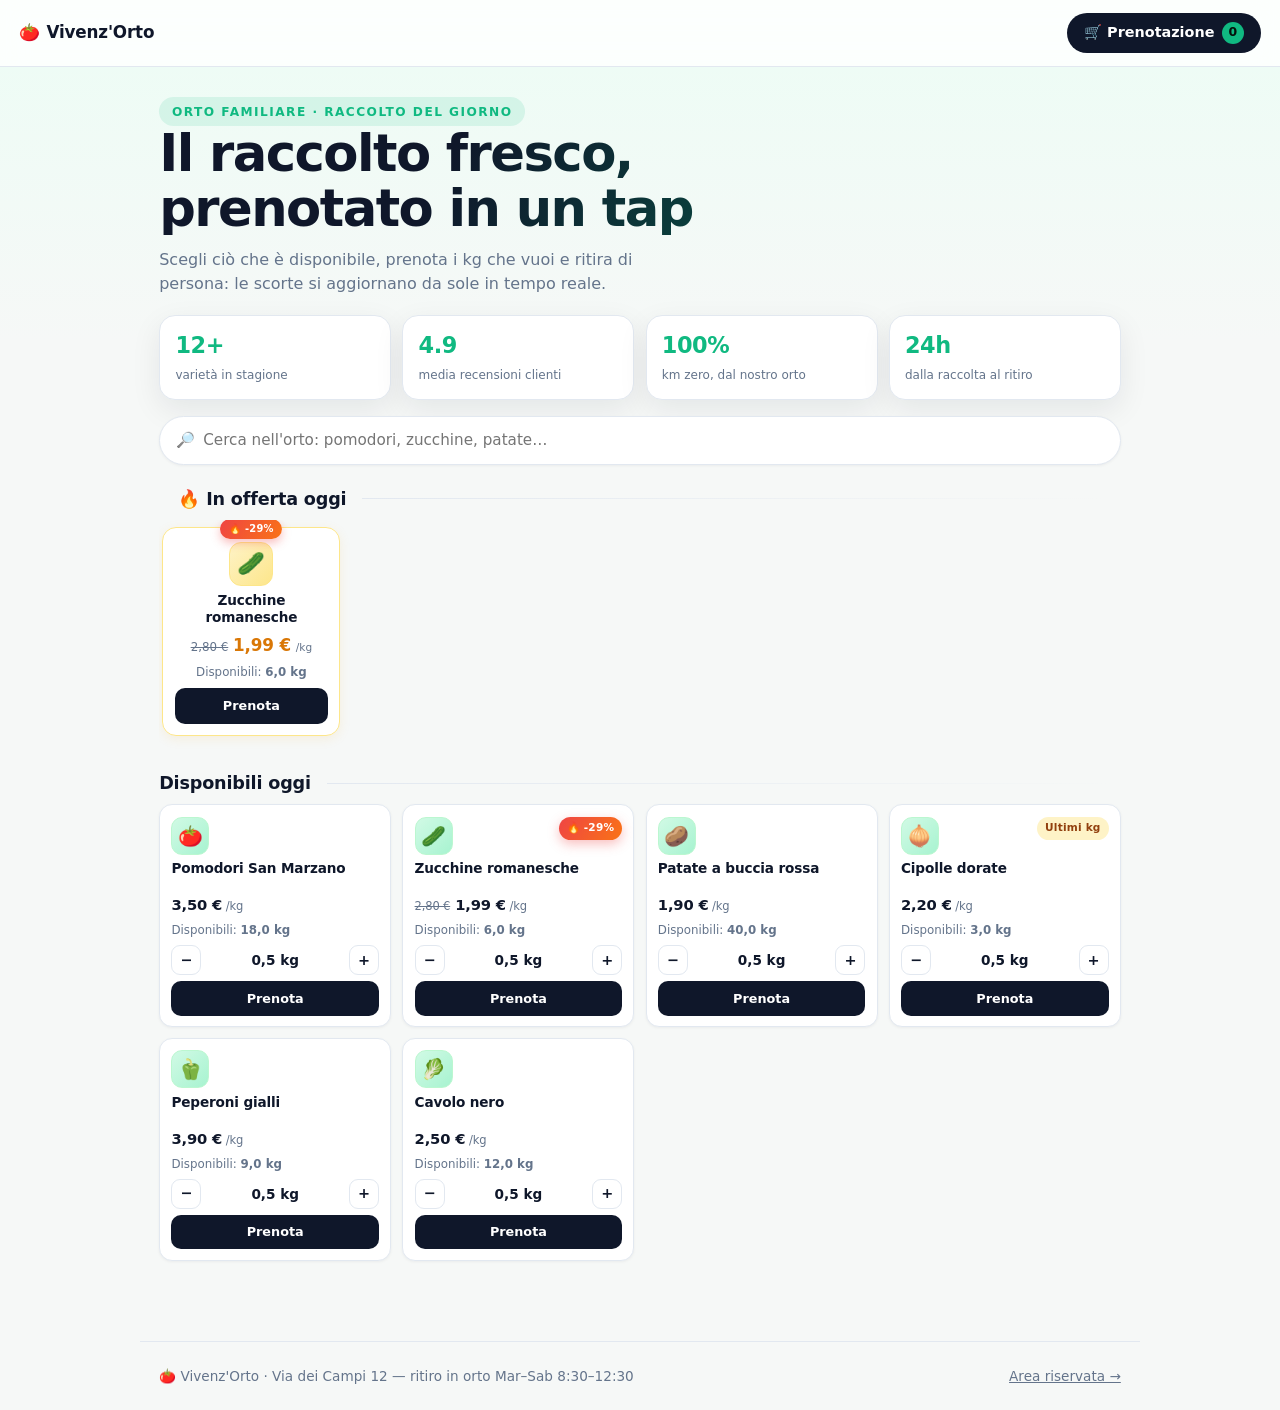
==== commit f77b748b: "Aggiornamento da Shenron" ====
--- a/index.html
+++ b/index.html
@@ -5,7 +5,7 @@
 <meta name="viewport" content="width=device-width, initial-scale=1.0">
 <title>Vivenz'Orto — Raccolto fresco, prenotazione al kg</title>
 <meta name="description" content="Prenota online frutta e verdura raccolta il giorno stesso da Vivenz'Orto. Offerte del giorno, scorte in tempo reale, ritiro di persona in orto.">
-<link rel="icon" href="data:image/svg+xml,<svg xmlns='http://www.w3.org/2000/svg' viewBox='0 0 100 100'><text y='.9em' font-size='90'>🥬</text></svg>">
+<link rel="icon" href="data:image/svg+xml,<svg xmlns='http://www.w2000/svg' viewBox='0 0 100 100'><text y='.9em' font-size='90'>🍅</text></svg>">
 <link rel="stylesheet" href="style.css">
 <style>
   /* Supplementi specifici della homepage (il design system resta in style.css) */
@@ -50,7 +50,7 @@
 <a class="skip" href="#prodotti">Salta al contenuto</a>
 
 <header>
-  <a class="brand" href="index.html">🥬 <span id="brand-name">Vivenz'Orto</span></a>
+  <a class="brand" href="index.html">🍅 <span id="brand-name">Vivenz'Orto</span></a>
   <button id="cart-btn" aria-label="Apri il carrello del ritiro">🛒 Prenotazione <span id="cart-count"></span></button>
 </header>
 
@@ -87,7 +87,7 @@
 </main>
 
 <footer>
-  <span id="footer-info">🥬 Vivenz'Orto · Via dei Campi 12 — ritiro in orto Mar–Sab 8:30–12:30</span>
+  <span id="footer-info">🍅 Vivenz'Orto · Via dei Campi 12 — ritiro in orto Mar–Sab 8:30–12:30</span>
   <span><a href="admin.html">Area riservata →</a></span>
 </footer>
 
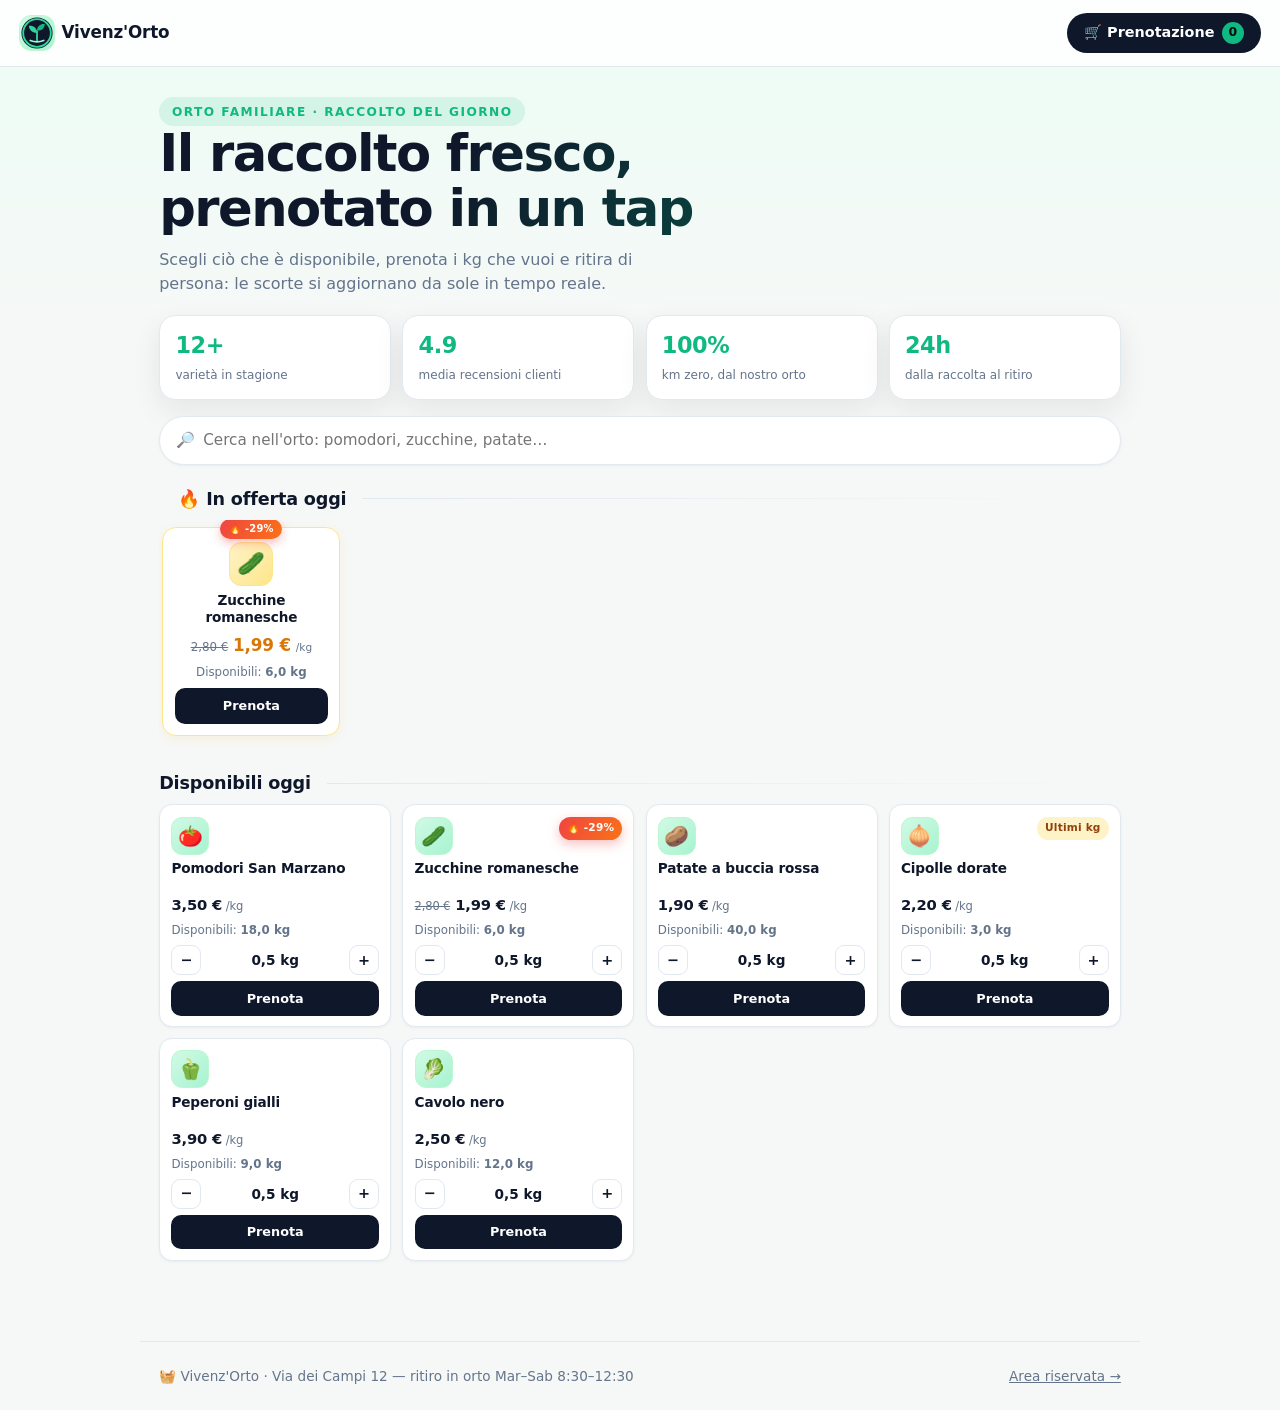
==== commit 8092882f: "Aggiornamento da Shenron" ====
--- a/index.html
+++ b/index.html
@@ -5,7 +5,7 @@
 <meta name="viewport" content="width=device-width, initial-scale=1.0">
 <title>Vivenz'Orto — Raccolto fresco, prenotazione al kg</title>
 <meta name="description" content="Prenota online frutta e verdura raccolta il giorno stesso da Vivenz'Orto. Offerte del giorno, scorte in tempo reale, ritiro di persona in orto.">
-<link rel="icon" href="data:image/svg+xml,<svg xmlns='http://www.w2000/svg' viewBox='0 0 100 100'><text y='.9em' font-size='90'>🍅</text></svg>">
+<link rel="icon" href="data:image/svg+xml,%3Csvg%20xmlns='http://www.w3.org/2000/svg'%20viewBox='0%200%2048%2048'%3E%3Ccircle%20cx='24'%20cy='24'%20r='22'%20fill='%230f172a'/%3E%3Ccircle%20cx='24'%20cy='24'%20r='19.5'%20fill='none'%20stroke='%2334d399'%20stroke-width='2.6'/%3E%3Cpath%20d='M24,34.5V21.5'%20stroke='%2334d399'%20stroke-width='2.6'%20stroke-linecap='round'/%3E%3Cpath%20d='M24,23.5C24,16.5,18,13,12.5,14C13.5,20.5,18,24,24,23.5Z'%20fill='%2334d399'/%3E%3Cpath%20d='M24,20.5C24,14,30,10.5,35,11.5C34.5,17.5,30,21,24,20.5Z'%20fill='%2310b981'/%3E%3Cpath%20d='M14.5,34.5Q24,38.5,33.5,34.5'%20fill='none'%20stroke='%23a7f3d0'%20stroke-width='2.4'%20stroke-linecap='round'/%3E%3C/svg%3E">
 <link rel="stylesheet" href="style.css">
 <style>
   /* Supplementi specifici della homepage (il design system resta in style.css) */
@@ -50,7 +50,17 @@
 <a class="skip" href="#prodotti">Salta al contenuto</a>
 
 <header>
-  <a class="brand" href="index.html">🍅 <span id="brand-name">Vivenz'Orto</span></a>
+  <a class="brand" href="index.html">
+    <svg class="logo-mark" viewBox="0 0 48 48" aria-hidden="true" focusable="false">
+      <circle cx="24" cy="24" r="22" fill="#0f172a"/>
+      <circle cx="24" cy="24" r="19.5" fill="none" stroke="#34d399" stroke-width="2.6"/>
+      <path d="M24 34.5V21.5" stroke="#34d399" stroke-width="2.6" stroke-linecap="round"/>
+      <path d="M24 23.5C24 16.5 18 13 12.5 14C13.5 20.5 18 24 24 23.5Z" fill="#34d399"/>
+      <path d="M24 20.5C24 14 30 10.5 35 11.5C34.5 17.5 30 21 24 20.5Z" fill="#10b981"/>
+      <path d="M14.5 34.5Q24 38.5 33.5 34.5" fill="none" stroke="#a7f3d0" stroke-width="2.4" stroke-linecap="round"/>
+    </svg>
+    <span id="brand-name">Vivenz'Orto</span>
+  </a>
   <button id="cart-btn" aria-label="Apri il carrello del ritiro">🛒 Prenotazione <span id="cart-count"></span></button>
 </header>
 
@@ -87,7 +97,17 @@
 </main>
 
 <footer>
-  <span id="footer-info">🍅 Vivenz'Orto · Via dei Campi 12 — ritiro in orto Mar–Sab 8:30–12:30</span>
+  <span id="footer-info">
+    <svg class="logo-mark small" viewBox="0 0 48 48" aria-hidden="true" focusable="false">
+      <circle cx="24" cy="24" r="22" fill="#0f172a"/>
+      <circle cx="24" cy="24" r="19.5" fill="none" stroke="#34d399" stroke-width="2.6"/>
+      <path d="M24 34.5V21.5" stroke="#34d399" stroke-width="2.6" stroke-linecap="round"/>
+      <path d="M24 23.5C24 16.5 18 13 12.5 14C13.5 20.5 18 24 24 23.5Z" fill="#34d399"/>
+      <path d="M24 20.5C24 14 30 10.5 35 11.5C34.5 17.5 30 21 24 20.5Z" fill="#10b981"/>
+      <path d="M14.5 34.5Q24 38.5 33.5 34.5" fill="none" stroke="#a7f3d0" stroke-width="2.4" stroke-linecap="round"/>
+    </svg>
+    <span id="footer-text">Vivenz'Orto · Via dei Campi 12 — ritiro in orto Mar–Sab 8:30–12:30</span>
+  </span>
   <span><a href="admin.html">Area riservata →</a></span>
 </footer>
 
--- a/style.css
+++ b/style.css
@@ -19,11 +19,16 @@
 .brand{display:inline-flex;align-items:center;gap:.4rem;font-weight:800;font-size:1.05rem;letter-spacing:-.02em;text-decoration:none;color:var(--ink)}
 .logo{display:flex;align-items:center;gap:.5rem;font-weight:800;font-size:1.05rem;letter-spacing:-.02em;text-decoration:none;color:var(--ink)}
 .logo span{color:var(--accent)}
+/* Badge del marchio (vetrina + gestionale): stessa tinta dello stock .sym */
+.logo-mark{display:inline-grid;place-items:center;width:36px;height:36px;border-radius:12px;background:linear-gradient(135deg,#d1fae5,#a7f3d0);border:1px solid #bbf7d0;font-size:1.2rem;line-height:1;flex:none;transition:transform .25s ease}
+a:hover>.logo-mark{transform:rotate(-8deg) scale(1.08)}
 .head-actions{display:flex;gap:.6rem;align-items:center}
 #cart-btn{display:inline-flex;align-items:center;gap:.45rem;padding:.55rem 1.05rem;border-radius:99px;background:var(--dark);color:#fff;font-weight:700;font-size:.9rem;transition:background .2s,transform .15s,box-shadow .2s}
 #cart-btn:hover{background:var(--accent);color:#04110b;box-shadow:0 6px 18px rgba(16,185,129,.35)}
 #cart-btn:active{transform:scale(.96)}
+#cart-btn.bump{animation:bump .5s cubic-bezier(.34,1.56,.64,1)}
 #cart-count{display:inline-flex;align-items:center;justify-content:center;min-width:1.4rem;height:1.4rem;padding:0 .3rem;background:var(--accent);color:#04110b;border-radius:99px;font-size:.78rem;font-weight:800}
+#cart-count.pop{animation:bump .5s cubic-bezier(.34,1.56,.64,1)}
 
 /* ============ Hero (vetrina) ============ */
 .hero{max-width:1000px;margin:0 auto;padding:1.9rem 1.2rem 1rem;width:100%}
@@ -64,6 +69,7 @@
 .product-add{margin-top:auto;width:100%;padding:.48rem;border-radius:10px;background:var(--dark);color:#fff;font-weight:700;font-size:.8rem;transition:background .18s,transform .15s,box-shadow .18s}
 .product-add:hover{background:var(--accent);color:#04110b;box-shadow:0 6px 18px rgba(16,185,129,.35)}
 .product-add:active{transform:scale(.97)}
+.product-add.done{background:var(--accent);color:#04110b;animation:bump .45s cubic-bezier(.34,1.56,.64,1)}
 .stock{font-size:.68rem;color:var(--muted)}
 .badge{position:absolute;top:.45rem;right:.45rem;font-size:.58rem;font-weight:800;padding:.14rem .42rem;border-radius:99px;background:#fef3c7;color:#92400e;letter-spacing:.02em}
 .badge.out{background:#fee2e2;color:#991b1b}
@@ -74,6 +80,8 @@
 .stepper .kg{flex:1;text-align:center;font-weight:600;font-size:.75rem;font-variant-numeric:tabular-nums}
 .soldout{opacity:.55}
 .soldout .stepper,.soldout .product-add{display:none}
+/* Feedback "aggiunto al carrello": anello verde + micro-rimbalzo, senza re-render della griglia */
+.product.just-added{animation:card-ok .6s cubic-bezier(.34,1.56,.64,1);z-index:1}
 
 /* ============ Pulsanti mini (carrello, ricerca, chiusura) ============ */
 .mini{width:30px;height:30px;border-radius:9px;border:1px solid var(--line);background:#fff;font-size:.9rem;font-weight:700;cursor:pointer;color:var(--ink);display:grid;place-items:center;flex:none;transition:border-color .15s,background .15s}
@@ -93,6 +101,7 @@
 .o-price strong{color:#d97706;font-size:1.05rem;font-weight:800;letter-spacing:-.01em}
 .o-price small{color:var(--muted);font-size:.66rem;font-weight:500}
 .offer-card .product-add{font-size:.8rem;padding:.5rem}
+.offer-card.just-added{animation:card-ok .6s cubic-bezier(.34,1.56,.64,1);z-index:1}
 
 /* ============ Carrello (drawer) ============ */
 .cart{position:fixed;top:0;right:0;bottom:0;width:min(380px,94vw);height:100dvh;background:var(--card);z-index:100;padding:1.3rem;display:flex;flex-direction:column;gap:.9rem;box-shadow:-16px 0 48px rgba(15,23,42,.22);border-left:1px solid var(--line);animation:slideIn .28s ease both}
@@ -100,7 +109,7 @@
 .cart h3{font-size:.95rem;letter-spacing:-.01em}
 .cart-head{display:flex;justify-content:space-between;align-items:center}
 #cart-list{flex:1;overflow-y:auto;margin:0;padding:0;list-style:none}
-#cart-list li{display:flex;justify-content:space-between;align-items:center;gap:.5rem;padding:.65rem 0;border-bottom:1px dashed var(--line);font-size:.9rem;list-style:none}
+#cart-list li{display:flex;justify-content:space-between;align-items:center;gap:.5rem;padding:.65rem 0;border-bottom:1px dashed var(--line);font-size:.9rem;list-style:none;animation:rise .3s ease both}
 #cart-list small{color:var(--muted)}
 #cart-total{font-weight:800;margin-top:.8rem;text-align:right}
 #checkout{width:100%;padding:.88rem;border-radius:12px;background:var(--accent);color:#04110b;font-weight:800;transition:box-shadow .18s,transform .15s,opacity .18s}
@@ -232,9 +241,16 @@
 .toast{position:fixed;left:50%;bottom:1.2rem;transform:translate(-50%,20px);background:var(--dark);color:#fff;padding:.8rem 1.3rem;border-radius:99px;font-weight:600;font-size:.9rem;opacity:0;pointer-events:none;transition:.3s;z-index:200;box-shadow:0 10px 30px rgba(0,0,0,.25);max-width:92vw;text-align:center}
 .toast.show{opacity:1;transform:translate(-50%,0)}
 
+/* ============ Emoji in volo verso il carrello (creata da script.js) ============ */
+.fly-dot{position:fixed;z-index:120;width:42px;height:42px;display:grid;place-items:center;font-size:1.7rem;line-height:1;pointer-events:none;filter:drop-shadow(0 8px 14px rgba(15,23,42,.28))}
+
 /* ============ Utilità e animazioni ============ */
 .hidden{display:none!important}
+.small{font-size:.75rem;color:var(--muted);font-weight:500}
 @keyframes rise{from{opacity:0;transform:translateY(14px)}to{opacity:1;transform:none}}
 @keyframes slideIn{from{opacity:0;transform:translateX(24px)}to{opacity:1;transform:none}}
 @keyframes pulse{0%,100%{opacity:1}50%{opacity:.45}}
+/* Feedback aggiunta al carrello: badge e bottone rimbalzano, la card emette un anello verde che si espande */
+@keyframes bump{0%{transform:scale(1)}40%{transform:scale(1.35)}100%{transform:scale(1)}}
+@keyframes card-ok{0%{transform:scale(1);box-shadow:0 0 0 0 rgba(16,185,129,.45)}45%{transform:scale(1.035)}100%{transform:scale(1);box-shadow:0 0 0 14px rgba(16,185,129,0)}}
 @media(prefers-reduced-motion:reduce){*,*::before,*::after{animation:none!important;transition:none!important}}
